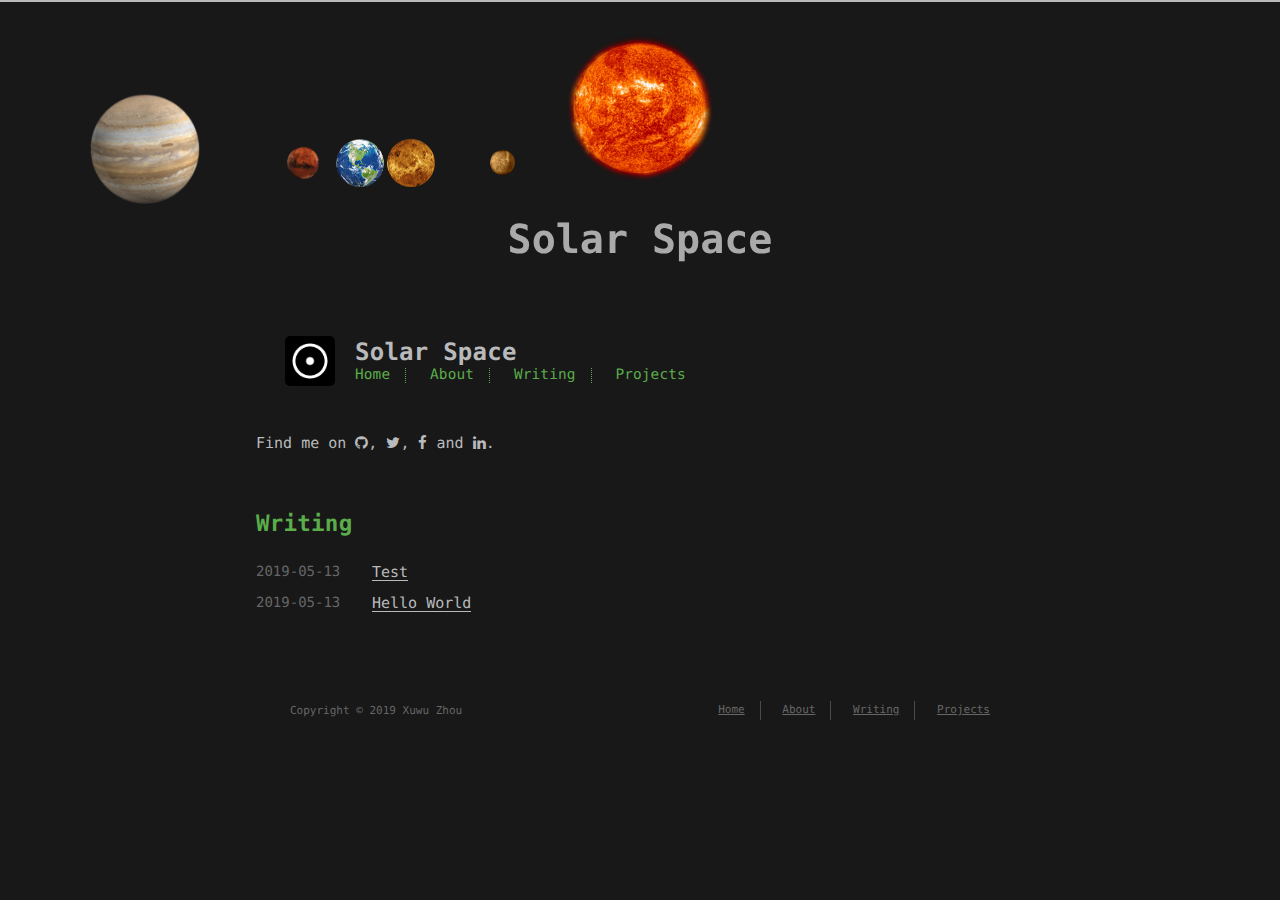
==== index.html @ 9403dffb "Site updated: 2019-05-14 18:53:51" ====
<!DOCTYPE html>
<html lang=zh>
<head><meta name="generator" content="Hexo 3.8.0">
    <!-- so meta -->
    <meta charset="utf-8">
    <meta http-equiv="X-UA-Compatible" content="IE=edge">
    <meta name="HandheldFriendly" content="True">
    <meta name="viewport" content="width=device-width, initial-scale=1, maximum-scale=1">
    <meta property="og:type" content="website">
<meta property="og:title" content="Solar Space">
<meta property="og:url" content="http://yoursite.com/index.html">
<meta property="og:site_name" content="Solar Space">
<meta property="og:locale" content="zh-CN">
<meta name="twitter:card" content="summary">
<meta name="twitter:title" content="Solar Space">
    
    
        
          
              <link rel="shortcut icon" href="/images/favicon.ico">
          
        
        
          
            <link rel="icon" type="image/png" href="/images/favicon-192x192.png" sizes="192x192">
          
        
        
          
            <link rel="apple-touch-icon" sizes="180x180" href="/images/apple-touch-icon.png">
          
        
    
    <!-- title -->
    <title>Solar Space</title>
    <!-- styles -->
    <link rel="stylesheet" href="/lib/font-awesome/css/font-awesome.min.css">
    <link rel="stylesheet" href="/lib/meslo-LG/styles.css">
    <link rel="stylesheet" href="/lib/justified-gallery/justifiedGallery.min.css">
    <link rel="stylesheet" href="/css/style.css">
    <!-- rss -->
    
    
    <!-- jquery -->
    <script src="/lib/jquery/jquery.min.js"></script>
</head>

<body>
    <div class="banner">
<div id="blogtitel" class="blogtitel">Solar Space</div>
<ul id="wrapper" class="wrapper">
  <div class="sun">
    <div class="star"></div>
  </div>
  <div class="mercury">
    <div class="planet">
      <div class="shadow"></div>
    </div>
  </div>
  <div class="venus">
    <div class="planet">
      <div class="shadow"></div>
    </div>
  </div>
  <div class="earth">
    <div class="planet"><div class="shadow"></div></div>
  </div>
  <div class="mars">
    <div class="planet"><div class="shadow"></div></div>
  </div>
  <div class="jupiter">
    <div class="planet"><div class="shadow"></div></div>
  </div>
</ul>
</div>

    <div class="background">
      
      <div class="content index width mx-auto px2 my4">
          
            <header id="header">
  <a href="/">
  
    
      <div id="logo" style="background-image: url(/images/logo.png);"></div>
    
  
    <div id="title">
      <h1>Solar Space</h1>
    </div>
  </a>
  <div id="nav">
    <ul>
      <li class="icon">
        <a href="#"><i class="fa fa-bars fa-2x"></i></a>
      </li>
       
        <li><a href="/home/">Home</a></li>
       
        <li><a href="/about/">About</a></li>
       
        <li><a href="/archives/">Writing</a></li>
       
        <li><a href="http://github.com/tzvetkov75">Projects</a></li>
      
    </ul>
  </div>
</header>

          
          <section id="about">
  
  <p style="display: inline">
    
      Find me on
      <ul id="sociallinks">
        
          <li><a class="icon" target="_blank" href="https://github.com/tzvetkov75/solar-theme-hexo" title="github"><i class="fa fa-github"></i></a></li>
        
          <li><a class="icon" target="_blank" href="/" title="twitter"><i class="fa fa-twitter"></i></a></li>
        
          <li><a class="icon" target="_blank" href="/" title="facebook"><i class="fa fa-facebook"></i></a></li>
        
          <li><a class="icon" target="_blank" href="/" title="linkedin"><i class="fa fa-linkedin"></i></a></li>
        
      </ul>.
    
  </p>
</section>

<section id="writing">
  <span class="h1"><a href="/archives">Writing</a></span>
  <ul class="post-list">
    
      <li class="post-item">
        
    <div class="meta">
        <time datetime="2019-05-13T15:11:41.000Z" itemprop="datePublished">2019-05-13</time>
    </div>


        <span>
    
        <a class href="/2019/05/14/Test/">Test</a>
    


</span>
      </li>
    
      <li class="post-item">
        
    <div class="meta">
        <time datetime="2019-05-13T13:28:17.309Z" itemprop="datePublished">2019-05-13</time>
    </div>


        <span>
    
        <a class href="/2019/05/13/hello-world/">Hello World</a>
    


</span>
      </li>
    
  </ul>
</section>



      </div>
      
      <footer id="footer">
  <div class="footer-left">
    Copyright &copy; 2019 Xuwu Zhou
  </div>
  <div class="footer-right">
    <nav>
      <ul>
         
          <li><a href="/home/">Home</a></li>
         
          <li><a href="/about/">About</a></li>
         
          <li><a href="/archives/">Writing</a></li>
         
          <li><a href="http://github.com/tzvetkov75">Projects</a></li>
        
      </ul>
    </nav>
  </div>
</footer>

      <script src="/lib/justified-gallery/jquery.justifiedGallery.min.js"></script>
<script src="/js/main.js"></script>
<!-- Google Analytics -->

<!-- Disqus Comments -->


    </div>
</body>
</html>
---- lib/meslo-LG/styles.css ----
@font-face {
  font-family: 'Meslo LG';
  font-style: normal;
  src: local('Meslo LG S'), url(fonts/MesloLGS-Regular.ttf) format('truetype');
}
---- lib/justified-gallery/justifiedGallery.min.css ----
/*!
 * Justified Gallery - v3.6.1
 * http://miromannino.github.io/Justified-Gallery/
 * Copyright (c) 2015 Miro Mannino
 * Licensed under the MIT license.
 */
@-webkit-keyframes justified-gallery-show-caption-animation{from{opacity:0}to{opacity:.7}}@-moz-keyframes justified-gallery-show-caption-animation{from{opacity:0}to{opacity:.7}}@-o-keyframes justified-gallery-show-caption-animation{from{opacity:0}to{opacity:.7}}@keyframes justified-gallery-show-caption-animation{from{opacity:0}to{opacity:.7}}@-webkit-keyframes justified-gallery-show-entry-animation{from{opacity:0}to{opacity:1}}@-moz-keyframes justified-gallery-show-entry-animation{from{opacity:0}to{opacity:1}}@-o-keyframes justified-gallery-show-entry-animation{from{opacity:0}to{opacity:1}}@keyframes justified-gallery-show-entry-animation{from{opacity:0}to{opacity:1}}.justified-gallery{width:100%;position:relative;overflow:hidden}.justified-gallery>a,.justified-gallery>div{position:absolute;display:inline-block;overflow:hidden;opacity:0;filter:alpha(opacity=0)}.justified-gallery>a>img,.justified-gallery>div>img,.justified-gallery>a>a>img,.justified-gallery>div>a>img{position:absolute;top:50%;left:50%;margin:0;padding:0;border:0}.justified-gallery>a>.caption,.justified-gallery>div>.caption{display:none;position:absolute;bottom:0;padding:5px;background-color:#000;left:0;right:0;margin:0;color:#fff;font-size:12px;font-weight:300;font-family:sans-serif}.justified-gallery>a>.caption.caption-visible,.justified-gallery>div>.caption.caption-visible{display:initial;opacity:.7;filter:"alpha(opacity=70)";-webkit-animation:justified-gallery-show-caption-animation 500ms 0 ease;-moz-animation:justified-gallery-show-caption-animation 500ms 0 ease;-ms-animation:justified-gallery-show-caption-animation 500ms 0 ease}.justified-gallery>.entry-visible{opacity:1;filter:alpha(opacity=100);-webkit-animation:justified-gallery-show-entry-animation 500ms 0 ease;-moz-animation:justified-gallery-show-entry-animation 500ms 0 ease;-ms-animation:justified-gallery-show-entry-animation 500ms 0 ease}.justified-gallery>.jg-filtered{display:none}.justified-gallery>.spinner{position:absolute;bottom:0;margin-left:-24px;padding:10px 0;left:50%;opacity:initial;filter:initial;overflow:initial}.justified-gallery>.spinner>span{display:inline-block;opacity:0;filter:alpha(opacity=0);width:8px;height:8px;margin:0 4px;background-color:#000;border-top-left-radius:6px;border-top-right-radius:6px;border-bottom-right-radius:6px;border-bottom-left-radius:6px}
---- css/style.css ----
.inline {
  display: inline;
}
.block {
  display: block;
}
.inline-block {
  display: inline-block;
}
.table {
  display: table;
}
.table-cell {
  display: table-cell;
}
.overflow-hidden {
  overflow: hidden;
}
.overflow-scroll {
  overflow: scroll;
}
.overflow-auto {
  overflow: auto;
}
.clearfix:before,
.clearfix:after {
  content: " ";
  display: table;
}
.clearfix:after {
  clear: both;
}
.left {
  float: left;
}
.right {
  float: right;
}
.fit {
  max-width: 100%;
}
.truncate {
  display: inline-block;
  white-space: nowrap;
  overflow: hidden;
  text-overflow: ellipsis;
}
.max-width-1 {
  max-width: 24rem;
}
.max-width-2 {
  max-width: 32rem;
}
.max-width-3 {
  max-width: 48rem;
}
.max-width-4 {
  max-width: 64rem;
}
.border-box {
  box-sizing: border-box;
}
.m0 {
  margin: 0;
}
.mt0 {
  margin-top: 0;
}
.mr0 {
  margin-right: 0;
}
.mb0 {
  margin-bottom: 0;
}
.ml0 {
  margin-left: 0;
}
.mx0 {
  margin-left: 0;
  margin-right: 0;
}
.my0 {
  margin-top: 0;
  margin-bottom: 0;
}
.m1 {
  margin: 0.5rem;
}
.mt1 {
  margin-top: 0.5rem;
}
.mr1 {
  margin-right: 0.5rem;
}
.mb1 {
  margin-bottom: 0.5rem;
}
.ml1 {
  margin-left: 0.5rem;
}
.mx1 {
  margin-left: 0.5rem;
  margin-right: 0.5rem;
}
.my1 {
  margin-top: 0.5rem;
  margin-bottom: 0.5rem;
}
.m2 {
  margin: 1rem;
}
.mt2 {
  margin-top: 1rem;
}
.mr2 {
  margin-right: 1rem;
}
.mb2 {
  margin-bottom: 1rem;
}
.ml2 {
  margin-left: 1rem;
}
.mx2 {
  margin-left: 1rem;
  margin-right: 1rem;
}
.my2 {
  margin-top: 1rem;
  margin-bottom: 1rem;
}
.m3 {
  margin: 2rem;
}
.mt3 {
  margin-top: 2rem;
}
.mr3 {
  margin-right: 2rem;
}
.mb3 {
  margin-bottom: 2rem;
}
.ml3 {
  margin-left: 2rem;
}
.mx3 {
  margin-left: 2rem;
  margin-right: 2rem;
}
.my3 {
  margin-top: 2rem;
  margin-bottom: 2rem;
}
.m4 {
  margin: 4rem;
}
.mt4 {
  margin-top: 4rem;
}
.mr4 {
  margin-right: 4rem;
}
.mb4 {
  margin-bottom: 4rem;
}
.ml4 {
  margin-left: 4rem;
}
.mx4 {
  margin-left: 4rem;
  margin-right: 4rem;
}
.my4 {
  margin-top: 4rem;
  margin-bottom: 4rem;
}
.mxn1 {
  margin-left: -0.5rem;
  margin-right: -0.5rem;
}
.mxn2 {
  margin-left: -1rem;
  margin-right: -1rem;
}
.mxn3 {
  margin-left: -2rem;
  margin-right: -2rem;
}
.mxn4 {
  margin-left: -4rem;
  margin-right: -4rem;
}
.ml-auto {
  margin-left: auto;
}
.mr-auto {
  margin-right: auto;
}
.mx-auto {
  margin-left: auto;
  margin-right: auto;
}
.p0 {
  padding: 0;
}
.pt0 {
  padding-top: 0;
}
.pr0 {
  padding-right: 0;
}
.pb0 {
  padding-bottom: 0;
}
.pl0 {
  padding-left: 0;
}
.px0 {
  padding-left: 0;
  padding-right: 0;
}
.py0 {
  padding-top: 0;
  padding-bottom: 0;
}
.p1 {
  padding: 0.5rem;
}
.pt1 {
  padding-top: 0.5rem;
}
.pr1 {
  padding-right: 0.5rem;
}
.pb1 {
  padding-bottom: 0.5rem;
}
.pl1 {
  padding-left: 0.5rem;
}
.py1 {
  padding-top: 0.5rem;
  padding-bottom: 0.5rem;
}
.px1 {
  padding-left: 0.5rem;
  padding-right: 0.5rem;
}
.p2 {
  padding: 1rem;
}
.pt2 {
  padding-top: 1rem;
}
.pr2 {
  padding-right: 1rem;
}
.pb2 {
  padding-bottom: 1rem;
}
.pl2 {
  padding-left: 1rem;
}
.py2 {
  padding-top: 1rem;
  padding-bottom: 1rem;
}
.px2 {
  padding-left: 1rem;
  padding-right: 1rem;
}
.p3 {
  padding: 2rem;
}
.pt3 {
  padding-top: 2rem;
}
.pr3 {
  padding-right: 2rem;
}
.pb3 {
  padding-bottom: 2rem;
}
.pl3 {
  padding-left: 2rem;
}
.py3 {
  padding-top: 2rem;
  padding-bottom: 2rem;
}
.px3 {
  padding-left: 2rem;
  padding-right: 2rem;
}
.p4 {
  padding: 4rem;
}
.pt4 {
  padding-top: 4rem;
}
.pr4 {
  padding-right: 4rem;
}
.pb4 {
  padding-bottom: 4rem;
}
.pl4 {
  padding-left: 4rem;
}
.py4 {
  padding-top: 4rem;
  padding-bottom: 4rem;
}
.px4 {
  padding-left: 4rem;
  padding-right: 4rem;
}
.content h1,
.content .h1 {
  letter-spacing: 0.01em;
  font-size: 1.5em;
  font-style: normal;
  font-weight: 700;
  color: #5bac4a;
  margin-top: 3rem;
  margin-bottom: 1rem;
  display: block;
  -moz-osx-font-smoothing: grayscale;
  -webkit-font-smoothing: antialiased;
}
.content h2,
.content .h2 {
  position: relative;
  font-size: 1rem;
  font-weight: bold;
  text-transform: none;
  letter-spacing: normal;
  margin-top: 2rem;
  margin-bottom: 0.5rem;
  color: #dedede;
  display: block;
}
.content h3 {
  font-size: 0.9rem;
  font-weight: bold;
  text-decoration: underline;
  color: #dedede;
}
.content h4,
.content h5,
.content h6 {
  font-size: 0.9rem;
  font-weight: normal;
  color: #ccc;
  border-bottom: 1px dashed #ccc;
  display: inline;
  text-decoration: none;
}
.content h3,
.content h4,
.content h5,
.content h6 {
  margin-top: 0.9rem;
  margin-bottom: 0.5rem;
}
.content hr {
  border: 1px dashed #ccc;
}
.content strong {
  font-weight: bold;
}
.content em,
.content cite {
  font-style: italic;
}
.content sup,
.content sub {
  font-size: 0.75em;
  line-height: 0;
  position: relative;
  vertical-align: baseline;
}
.content sup {
  top: -0.5em;
}
.content sub {
  bottom: -0.2em;
}
.content small {
  font-size: 0.85em;
}
.content acronym,
.content abbr {
  border-bottom: 1px dotted;
}
.content ul,
.content ol,
.content dl {
  line-height: 1.725;
}
.content ul ul,
.content ol ul,
.content ul ol,
.content ol ol {
  margin-top: 0;
  margin-bottom: 0;
}
.content ol {
  list-style: decimal;
}
.content dt {
  font-weight: bold;
}
.content table {
  width: 100%;
  font-size: 13px;
  border-collapse: collapse;
  text-align: left;
  background: #3b3b3b;
}
.content th {
  font-size: 14px;
  font-weight: bold;
  color: #dedede;
  border-bottom: 1px dashed #ccc;
  padding: 8px 8px;
}
.content td {
  border-bottom: none;
  padding: 9px 8px 0px 8px;
}
*,
*:before,
*:after {
  box-sizing: border-box;
}
html {
  height: 100%;
  border-top: 2px solid #b9babc;
}
body {
  color: #b9babc;
  background-color: #181818;
  font-size: 15px;
  font-family: "Menlo", monospace;
  font-weight: 400;
  line-height: 1.725;
  text-rendering: geometricPrecision;
  min-height: 100%;
  display: flex;
  flex-direction: column;
  -moz-osx-font-smoothing: grayscale;
  -webkit-font-smoothing: antialiased;
  margin: 0;
  padding: 0;
  height: auto;
  width: 100%;
}
.content {
  flex: 1;
}
.content p {
  -moz-hyphens: auto;
  -ms-hyphens: auto;
  -webkit-hyphens: auto;
  hyphens: auto;
}
.content pre,
.content code {
  -moz-hyphens: manual;
  -ms-hyphens: manual;
  -webkit-hyphens: manual;
  hyphens: manual;
}
.content a {
  text-decoration: none;
  color: #b9babc;
  background-repeat: repeat-x;
  background-position: bottom;
  background-size: 100% 6px;
  background-image: linear-gradient(transparent, transparent 5px, #b9babc 5px, #b9babc);
}
.content a:hover {
  background-image: linear-gradient(transparent, transparent 4px, #d41c46 4px, #d41c46);
}
.content a.icon {
  background: none;
}
.content a.icon:hover {
  color: #d41c46;
}
.content h1 a,
.content .h1 a,
.content h2 a,
.content h3 a,
.content h4 a,
.content h5 a,
.content h6 a {
  color: inherit;
  text-decoration: none;
  background: none;
}
.content h1 a:hover,
.content .h1 a:hover,
.content h2 a:hover,
.content h3 a:hover,
.content h4 a:hover,
.content h5 a:hover,
.content h6 a:hover {
  background-repeat: repeat-x;
  background-position: bottom;
  background-size: 100% 6px;
  background-image: linear-gradient(transparent, transparent 6px, #d41c46 6px, #d41c46);
}
@media (min-width: 540px) {
  .image-wrap {
    flex-direction: row;
    margin-bottom: 2rem;
  }
  .image-wrap .image-block {
    margin-right: 2rem;
    flex: 1 0 35%;
  }
  .image-wrap p {
    flex: 1 0 65%;
  }
}
.width {
  width: 100%;
  max-width: 50rem;
}
@media (max-width: 480px) {
  .px3 {
    padding-left: 1rem;
    padding-right: 1rem;
  }
  .my4 {
    margin-top: 2rem;
    margin-bottom: 2rem;
  }
}
@media (min-width: 480px) {
  p {
    text-align: justify;
  }
}
#header {
  max-width: 710px;
  width: 100%;
  margin: 0 auto 3rem auto;
}
#header h1,
#header .h1 {
  letter-spacing: 0.01em;
  font-size: 1.5rem;
  line-height: 2rem;
  font-style: normal;
  font-weight: 700;
  color: #b9babc;
  margin-top: 0;
  margin-bottom: 0;
  -moz-osx-font-smoothing: grayscale;
  -webkit-font-smoothing: antialiased;
}
#header a {
  color: inherit;
  text-decoration: none;
  background: none;
}
#header #logo {
  display: inline-block;
  float: left;
  margin-right: 20px;
  width: 50px;
  height: 50px;
  background-repeat: no-repeat;
  background-size: 50px 50px;
  border-radius: 5px;
  -webkit-filter: grayscale(100%);
  filter: grayscale(100%);
}
#header #nav {
  letter-spacing: 0.01em;
  font-size: 0.9rem;
  font-style: normal;
  font-weight: 200;
  color: #5bac4a;
}
#header #nav ul {
  list-style-type: none;
  margin: 0;
  padding: 0;
  line-height: 15px;
}
#header #nav ul a {
  margin-right: 15px;
  color: color-accent;
}
#header #nav ul a:hover {
  background-repeat: repeat-x;
  background-position: bottom;
  background-size: 100% 6px;
  background-image: linear-gradient(transparent, transparent 5px, #5bac4a 5px, #5bac4a);
}
#header #nav ul li {
  display: inline-block;
  vertical-align: middle;
  margin-right: 15px;
  border-right: 1px dotted #5bac4a;
}
#header #nav ul .icon {
  display: none;
}
#header #nav ul li:last-child {
  border-right: 0;
  margin-right: 0;
}
#header #nav ul li:last-child a {
  margin-right: 0;
}
#header:hover #logo {
  -webkit-filter: none;
  filter: none;
}
@media screen and (max-width: 480px) {
  #header #title {
    padding-top: 9px;
    padding-bottom: 9px;
  }
  #header #nav ul a:hover {
    background: none;
  }
  #header #nav ul li {
    display: none;
    border-right: 0;
  }
  #header #nav ul li.icon {
    display: inline-block;
    position: absolute;
    right: 1rem;
  }
  #header #nav ul.responsive li {
    display: block;
  }
  #header #nav li:not(:first-child) {
    padding-top: 1rem;
    padding-left: 70px;
    font-size: 1rem;
  }
}
#header-post {
  position: fixed;
  top: 30vh;
  right: 2rem;
  display: block;
  float: right;
  padding: 2%;
  text-align: right;
}
#header-post a {
  color: inherit;
  text-decoration: none;
  background: none;
}
#header-post a.icon {
  background: none;
}
#header-post a.icon:hover {
  color: #d41c46;
}
#header-post ol {
  list-style-type: none;
}
#header-post ul {
  list-style-type: none;
  margin: 0;
  padding: 0;
  display: inline-block;
}
#header-post ul li {
  margin-right: 15px;
  display: inline-block;
  vertical-align: middle;
}
#header-post ul li:last-child {
  margin-right: 0;
}
#header-post #menu-icon {
  float: right;
  margin-left: 15px;
}
#header-post #menu-icon:hover {
  color: #5bac4a;
}
#header-post #menu-icon-tablet {
  float: right;
  margin-left: 15px;
}
#header-post #menu-icon-tablet:hover {
  color: #5bac4a;
}
#header-post #top-icon-tablet {
  margin-left: 15px;
  bottom: 2rem;
  right: 2rem;
  position: fixed;
}
#header-post #top-icon-tablet:hover {
  color: #5bac4a;
}
#header-post .active {
  color: #5bac4a;
}
@media screen and (max-height: 650px) {
  #header-post #menu {
    visibility: hidden;
  }
}
#header-post #nav {
  letter-spacing: 0.01em;
  font-size: 0.8rem;
  font-style: normal;
  font-weight: 200;
  color: #5bac4a;
}
#header-post #nav ul {
  line-height: 15px;
}
#header-post #nav ul a {
  margin-right: 15px;
  color: color-accent;
}
#header-post #nav ul a:hover {
  background-repeat: repeat-x;
  background-position: bottom;
  background-size: 100% 6px;
  background-image: linear-gradient(transparent, transparent 5px, #5bac4a 5px, #5bac4a);
}
#header-post #nav ul li {
  border-right: 1px dotted #5bac4a;
}
#header-post #nav ul li:last-child {
  border-right: 0;
  margin-right: 0;
}
#header-post #nav ul li:last-child a {
  margin-right: 0;
}
#header-post #actions {
  float: right;
  margin-top: 2rem;
  width: 100%;
  text-align: right;
}
#header-post #actions ul {
  display: block;
}
#header-post #actions .info {
  display: block;
  font-style: italic;
}
#header-post #share {
  clear: both;
  text-align: right;
  padding-top: 1rem;
}
#header-post #share li {
  margin: 0;
  display: block;
}
#header-post #toc {
  clear: both;
  text-align: right;
  padding-top: 1rem;
  width: 17rem;
  float: right;
}
#header-post #toc a:hover {
  color: #d41c46;
}
#header-post #toc .toc-level-1 {
  color: #b9babc;
}
#header-post #toc .toc-level-2 {
  font-size: 0.9rem;
  color: #b9babc;
}
#header-post #toc .toc-level-2:before {
  content: "#";
  color: #5bac4a;
}
#header-post #toc .toc-level-3 {
  font-size: 0.8rem;
  color: #b3b3b3;
}
#header-post #toc .toc-level-4 {
  font-size: 0.5rem;
  color: #666;
}
#header-post #toc .toc-level-5 {
  display: none;
}
#header-post #toc .toc-level-6 {
  display: none;
}
#header-post #toc .toc-number {
  display: none;
}
@media screen and (max-width: 500px) {
  #header-post {
    display: none;
  }
}
@media screen and (max-width: 900px) {
  #header-post #menu-icon {
    display: none;
  }
  #header-post #actions {
    display: none;
  }
}
@media screen and (max-width: 1199px) {
  #header-post #toc {
    display: none;
  }
}
@media screen and (min-width: 900px) {
  #header-post #menu-icon-tablet {
    display: none !important;
  }
  #header-post #top-icon-tablet {
    display: none !important;
  }
}
@media screen and (min-width: 1199px) {
  #header-post #actions {
    width: auto;
  }
  #header-post #actions ul {
    display: inline-block;
    float: right;
  }
  #header-post #actions .info {
    float: left;
    margin-right: 2rem;
    font-style: italic;
    display: inline;
  }
}
#footer-post {
  bottom: 0;
  left: 0;
  right: 0;
  position: fixed;
  transition: opacity 0.2s;
  width: 100%;
  z-index: 5000000;
  background: #1d1d1d;
  border-top: 1px solid #666673;
}
#footer-post a {
  color: inherit;
  text-decoration: none;
  background: none;
}
#footer-post a.icon {
  background: none;
}
#footer-post a.icon:hover {
  color: #d41c46;
}
#footer-post #nav-footer {
  margin-left: 1rem;
  margin-right: 1rem;
  text-align: center;
}
#footer-post #nav-footer a {
  color: #5bac4a;
  font-size: 1rem;
}
#footer-post #nav-footer a:hover {
  background-repeat: repeat-x;
  background-position: bottom;
  background-size: 100% 6px;
  background-image: linear-gradient(transparent, transparent 5px, #5bac4a 5px, #5bac4a);
}
#footer-post #nav-footer ul {
  list-style-type: none;
  margin: 0;
  padding: 0;
  display: table;
  width: 100%;
}
#footer-post #nav-footer ul li {
  display: inline-table;
  width: 20%;
  padding: 10px;
  vertical-align: middle;
}
#footer-post #actions-footer {
  text-align: center;
  margin-top: 1rem;
  margin-bottom: 1rem;
  width: 100%;
}
#footer-post #actions-footer a {
  color: #5bac4a;
}
#footer-post #actions-footer ul {
  list-style-type: none;
  margin: 0;
  padding: 0;
  display: table;
  width: 100%;
}
#footer-post #actions-footer ul li {
  display: table-cell;
  vertical-align: middle;
}
#footer-post #share-footer {
  margin-left: 1rem;
  margin-right: 1rem;
  text-align: center;
}
#footer-post #share-footer ul {
  list-style-type: none;
  margin: 0;
  padding: 0;
  display: table;
  width: 100%;
}
#footer-post #share-footer ul li {
  display: inline-table;
  width: 20%;
  padding: 10px;
  vertical-align: middle;
}
#footer-post #toc-footer {
  clear: both;
  text-align: left;
  padding-top: 1rem;
}
#footer-post #toc-footer ol {
  list-style-type: none;
  padding-left: 20px;
}
#footer-post #toc-footer ol li {
  line-height: 30px;
}
#footer-post #toc-footer a:hover {
  color: #d41c46;
}
#footer-post #toc-footer .toc-level-1 {
  color: #b9babc;
}
#footer-post #toc-footer .toc-level-2 {
  font-size: 0.9rem;
  color: #b9babc;
}
#footer-post #toc-footer .toc-level-2:before {
  content: "#";
  color: #5bac4a;
}
#footer-post #toc-footer .toc-level-3 {
  font-size: 0.8rem;
  color: #b3b3b3;
  color: #666;
  line-height: 15px;
}
#footer-post #toc-footer .toc-level-4 {
  display: none;
}
#footer-post #toc-footer .toc-level-5 {
  display: none;
}
#footer-post #toc-footer .toc-level-6 {
  display: none;
}
#footer-post #toc-footer .toc-number {
  display: none;
}
@media screen and (min-width: 500px) {
  #footer-post-container {
    display: none;
  }
}
#sociallinks {
  display: inline-block;
  list-style: none;
  padding: 0;
  margin: 0;
}
#sociallinks li {
  display: inline-block;
}
#sociallinks li:after {
  content: ", ";
}
#sociallinks li:last-child:after {
  content: "";
}
#sociallinks li:nth-last-child(2):after {
  content: " and ";
}
.post-list {
  padding: 0;
}
.post-list .post-item {
  list-style-type: none;
  margin-left: 0;
  margin-bottom: 1rem;
}
.post-list .post-item .meta {
  display: block;
  font-size: 14px;
  color: #666;
  min-width: 100px;
  margin-right: 16px;
}
@media (min-width: 480px) {
  .post-list .post-item {
    display: flex;
    margin-bottom: 5px;
  }
  .post-list .post-item .meta {
    text-align: left;
  }
}
.project-list {
  padding: 0;
  list-style: none;
}
.project-list .project-item {
  margin-bottom: 5px;
}
article header .posttitle {
  margin-top: 0;
  margin-bottom: 0;
  text-transform: none;
  font-size: 1.5em;
  line-height: 1.35;
}
article header .meta {
  margin-top: 0;
  margin-bottom: 1rem;
}
article header .meta * {
  color: #ccc;
  font-size: 0.85rem;
}
article header .author {
  text-transform: uppercase;
  letter-spacing: 0.01em;
  font-weight: 700;
}
article header .postdate {
  display: inline;
}
article .content h2:before {
  content: "#";
  color: #5bac4a;
  position: absolute;
  left: -1rem;
  top: -4px;
  font-size: 1.2rem;
  font-weight: bold;
}
article .content img,
article .content video {
  max-width: 100%;
  height: auto;
  display: block;
  margin: auto;
}
article .content .video-container {
  position: relative;
  padding-top: 56.25%;
  height: 0;
  overflow: hidden;
}
article .content .video-container iframe,
article .content .video-container object,
article .content .video-container embed {
  position: absolute;
  top: 0;
  left: 0;
  width: 100%;
  height: 100%;
  margin-top: 0;
}
article .content blockquote {
  background: inherit;
  color: #ccffb6;
  border-left: 0px solid #ccc;
  margin: 1rem 10px;
  padding: 0.5em 10px;
  quotes: "\201C" "\201D" "\2018" "\2019";
}
article .content blockquote p {
  margin: 0;
}
article .content blockquote:before {
  color: #ccffb6;
  content: "\201C";
  font-size: 2em;
  line-height: 0.1em;
  margin-right: 0.25em;
  vertical-align: -0.4em;
}
article .content blockquote footer {
  color: #666;
  font-size: 11px;
  margin: line-height 0;
}
article .content blockquote footer a {
  color: #666;
  background-image: linear-gradient(transparent, transparent 5px, #666 5px, #666);
}
article .content blockquote footer a:hover {
  color: #999;
  background-image: linear-gradient(transparent, transparent 4px, #999 4px, #999);
}
article .content blockquote footer cite:before {
  content: "—";
  padding: 0 0.5em;
}
article .content .pullquote {
  text-align: left;
  width: 45%;
  margin: 0;
}
article .content .pullquote.left {
  margin-left: 0.5em;
  margin-right: 1em;
}
article .content .pullquote.right {
  margin-right: 0.5em;
  margin-left: 1em;
}
article .content .caption {
  color: color-grey;
  display: block;
  font-size: 0.9em;
  margin-top: 0.5em;
  position: relative;
  text-align: center;
}
.posttitle {
  text-transform: none;
  font-size: 1.5em;
  line-height: 1.25;
}
.article-tag .tag-link:before {
  content: "#";
}
@media (min-width: 480px) {
  .article-tag {
    display: inline;
  }
  .article-tag:before {
    content: "|";
  }
}
.blog-post-comments {
  margin-top: 4rem;
}
#footer {
  padding-top: 10px;
  padding-bottom: 10px;
  color: #666;
  font-size: 11px;
  max-width: 700px;
  width: 100%;
  margin: 0 auto 1rem auto;
  vertical-align: top;
  text-align: center;
}
#footer ul {
  margin: 0;
  padding: 0;
  list-style: none;
}
#footer li {
  display: inline-block;
  vertical-align: middle;
  margin-right: 15px;
  border-right: 1px solid #4a4a4a;
}
#footer li a {
  margin-right: 15px;
}
#footer li:last-child {
  border-right: 0;
  margin-right: 0;
}
#footer li:last-child a {
  margin-right: 0;
}
#footer a {
  color: #666;
}
#footer a:hover {
  color: #999;
}
#footer .footer-left {
  height: 20px;
  line-height: 20px;
  vertical-align: middle;
}
@media (min-width: 39rem) {
  #footer {
    padding-top: 20px;
    padding-bottom: 20px;
  }
  #footer .footer-left {
    float: left;
  }
  #footer .footer-right {
    float: right;
  }
}
.wrapper {
  position: fixed;
  perspective: 5000px;
  perspective-origin: 60% 50%;
  margin-top: 2vh;
  width: inherit;
  opacity: 0;
  padding: 0;
}
.wrapper > div {
  position: relative;
  margin: 0 auto;
  transform-style: preserve-3d;
  height: 0px;
}
.sun {
  width: 250px;
  position: absolute;
  top: 0px;
  z-index: 1;
  height: 125px !important;
}
.sun .star {
  width: 150px;
  height: 150px;
  background: url("../images/sun.png") no-repeat;
  background-size: cover;
  border-radius: 250px;
  margin: 0 auto;
  animation: spinsun 40s infinite linear;
}
.planet {
  background-size: cover;
  background-repeat: no-repeat;
  background-color: transparent;
  animation-iteration-count: infinite;
  overflow: hidden;
}
.shadow {
  position: absolute;
  left: 0px;
  right: 0px;
  top: 0px;
  bottom: 0px;
  background: transparent url("../images/shadow.png") 0% 0% no-repeat;
  background-size: cover;
  border-radius: 100%;
}
.mercury {
  position: absolute;
  width: 300px;
  z-index: 2;
  animation: orbitmercury 12s infinite linear;
  top: -7.5px; /*half of planets height to keep orbits in line*/
}
.mercury .planet {
  width: 25px;
  height: 25px;
  background-image: url("../images/mercury.png");
  animation: anti-spin 12s infinite linear;
}
.mercury .shadow {
  animation: shadow 12s infinite linear;
}
.venus {
  position: absolute;
  width: 506px;
  z-index: 3;
  animation: orbitvenus 15s infinite linear;
  top: -19px;
}
.venus .planet {
  width: 48px;
  height: 48px;
  background-image: url("../images/venus.png");
  animation: anti-spin 15s infinite linear;
}
.venus .shadow {
  animation: shadow 15s infinite linear;
}
.earth {
  position: absolute;
  width: 610px;
  z-index: 4;
  animation: orbitearth 20s infinite linear;
  top: -20px;
}
.earth .planet {
  width: 50px;
  height: 50px;
  background-image: url("../images/earth.png");
  animation: anti-spin 20s infinite linear;
}
.earth .shadow {
  animation: shadow 20s infinite linear;
}
.mars {
  position: absolute;
  width: 706px;
  z-index: 5;
  animation: orbitmars 30s infinite linear;
  top: -11px;
}
.mars .planet {
  width: 32px;
  height: 32px;
  background-image: url("../images/mars.png");
  animation: anti-spin 30s infinite linear;
}
.mars .shadow {
  animation: shadow 30s infinite linear;
}
.jupiter {
  position: absolute;
  width: 1100px;
  z-index: 6;
  animation: orbitjupiter 50s infinite linear;
  top: -64px;
}
.jupiter .planet {
  width: 110px;
  height: 110px;
  background-image: url("../images/jupiter.png");
  animation: anti-spin 50s infinite linear;
}
.jupiter .shadow {
  animation: shadow 50s infinite linear;
}
.banner {
  height: 30vh;
  width: 100%;
  margin: 0;
  padding-top: 1%;
  color: #dedede;
  text-align: center;
  background: #181818;
}
.blogtitel {
  position: absolute;
  top: 20vh;
  width: 100%;
  margin: 0;
  padding: 2%;
  color: #dedede;
  text-align: center;
  font-size: 40px;
  font-family: "Menlo", monospace;
  font-weight: 700;
}
@-moz-keyframes spinsun {
  0% {
    transform: rotate(0);
  }
  100% {
    transform: rotate(-360deg);
  }
}
@-webkit-keyframes spinsun {
  0% {
    transform: rotate(0);
  }
  100% {
    transform: rotate(-360deg);
  }
}
@-o-keyframes spinsun {
  0% {
    transform: rotate(0);
  }
  100% {
    transform: rotate(-360deg);
  }
}
@keyframes spinsun {
  0% {
    transform: rotate(0);
  }
  100% {
    transform: rotate(-360deg);
  }
}
@-moz-keyframes shadow {
  0% {
    background-position: 130% 0%;
  }
  33% {
    background-position: 50% 0%;
  }
  55% {
    background-position: 0% 0%;
  }
  80% {
    background-position: -50% 0%;
  }
  100% {
    background-position: -50% 0%;
  }
}
@-webkit-keyframes shadow {
  0% {
    background-position: 130% 0%;
  }
  33% {
    background-position: 50% 0%;
  }
  55% {
    background-position: 0% 0%;
  }
  80% {
    background-position: -50% 0%;
  }
  100% {
    background-position: -50% 0%;
  }
}
@-o-keyframes shadow {
  0% {
    background-position: 130% 0%;
  }
  33% {
    background-position: 50% 0%;
  }
  55% {
    background-position: 0% 0%;
  }
  80% {
    background-position: -50% 0%;
  }
  100% {
    background-position: -50% 0%;
  }
}
@keyframes shadow {
  0% {
    background-position: 130% 0%;
  }
  33% {
    background-position: 50% 0%;
  }
  55% {
    background-position: 0% 0%;
  }
  80% {
    background-position: -50% 0%;
  }
  100% {
    background-position: -50% 0%;
  }
}
@-moz-keyframes orbitmercury {
  0% {
    z-index: 2;
    transform: rotateY(0);
  }
  49% {
    z-index: 2;
  }
  50% {
    z-index: -2;
  }
  99% {
    z-index: -2;
  }
  100% {
    z-index: 2;
    transform: rotateY(360deg);
  }
}
@-webkit-keyframes orbitmercury {
  0% {
    z-index: 2;
    transform: rotateY(0);
  }
  49% {
    z-index: 2;
  }
  50% {
    z-index: -2;
  }
  99% {
    z-index: -2;
  }
  100% {
    z-index: 2;
    transform: rotateY(360deg);
  }
}
@-o-keyframes orbitmercury {
  0% {
    z-index: 2;
    transform: rotateY(0);
  }
  49% {
    z-index: 2;
  }
  50% {
    z-index: -2;
  }
  99% {
    z-index: -2;
  }
  100% {
    z-index: 2;
    transform: rotateY(360deg);
  }
}
@keyframes orbitmercury {
  0% {
    z-index: 2;
    transform: rotateY(0);
  }
  49% {
    z-index: 2;
  }
  50% {
    z-index: -2;
  }
  99% {
    z-index: -2;
  }
  100% {
    z-index: 2;
    transform: rotateY(360deg);
  }
}
@-moz-keyframes orbitvenus {
  0% {
    z-index: 3;
    transform: rotateY(0);
  }
  49% {
    z-index: 3;
  }
  50% {
    z-index: -3;
  }
  99% {
    z-index: -3;
  }
  100% {
    z-index: 3;
    transform: rotateY(360deg);
  }
}
@-webkit-keyframes orbitvenus {
  0% {
    z-index: 3;
    transform: rotateY(0);
  }
  49% {
    z-index: 3;
  }
  50% {
    z-index: -3;
  }
  99% {
    z-index: -3;
  }
  100% {
    z-index: 3;
    transform: rotateY(360deg);
  }
}
@-o-keyframes orbitvenus {
  0% {
    z-index: 3;
    transform: rotateY(0);
  }
  49% {
    z-index: 3;
  }
  50% {
    z-index: -3;
  }
  99% {
    z-index: -3;
  }
  100% {
    z-index: 3;
    transform: rotateY(360deg);
  }
}
@keyframes orbitvenus {
  0% {
    z-index: 3;
    transform: rotateY(0);
  }
  49% {
    z-index: 3;
  }
  50% {
    z-index: -3;
  }
  99% {
    z-index: -3;
  }
  100% {
    z-index: 3;
    transform: rotateY(360deg);
  }
}
@-moz-keyframes orbitearth {
  0% {
    z-index: 4;
    transform: rotateY(0);
  }
  49% {
    z-index: 4;
  }
  50% {
    z-index: -4;
  }
  99% {
    z-index: -4;
  }
  100% {
    z-index: 4;
    transform: rotateY(360deg);
  }
}
@-webkit-keyframes orbitearth {
  0% {
    z-index: 4;
    transform: rotateY(0);
  }
  49% {
    z-index: 4;
  }
  50% {
    z-index: -4;
  }
  99% {
    z-index: -4;
  }
  100% {
    z-index: 4;
    transform: rotateY(360deg);
  }
}
@-o-keyframes orbitearth {
  0% {
    z-index: 4;
    transform: rotateY(0);
  }
  49% {
    z-index: 4;
  }
  50% {
    z-index: -4;
  }
  99% {
    z-index: -4;
  }
  100% {
    z-index: 4;
    transform: rotateY(360deg);
  }
}
@keyframes orbitearth {
  0% {
    z-index: 4;
    transform: rotateY(0);
  }
  49% {
    z-index: 4;
  }
  50% {
    z-index: -4;
  }
  99% {
    z-index: -4;
  }
  100% {
    z-index: 4;
    transform: rotateY(360deg);
  }
}
@-moz-keyframes orbitmars {
  0% {
    z-index: 5;
    transform: rotateY(0);
  }
  49% {
    z-index: 5;
  }
  50% {
    z-index: -5;
  }
  99% {
    z-index: -5;
  }
  100% {
    z-index: 5;
    transform: rotateY(360deg);
  }
}
@-webkit-keyframes orbitmars {
  0% {
    z-index: 5;
    transform: rotateY(0);
  }
  49% {
    z-index: 5;
  }
  50% {
    z-index: -5;
  }
  99% {
    z-index: -5;
  }
  100% {
    z-index: 5;
    transform: rotateY(360deg);
  }
}
@-o-keyframes orbitmars {
  0% {
    z-index: 5;
    transform: rotateY(0);
  }
  49% {
    z-index: 5;
  }
  50% {
    z-index: -5;
  }
  99% {
    z-index: -5;
  }
  100% {
    z-index: 5;
    transform: rotateY(360deg);
  }
}
@keyframes orbitmars {
  0% {
    z-index: 5;
    transform: rotateY(0);
  }
  49% {
    z-index: 5;
  }
  50% {
    z-index: -5;
  }
  99% {
    z-index: -5;
  }
  100% {
    z-index: 5;
    transform: rotateY(360deg);
  }
}
@-moz-keyframes orbitjupiter {
  0% {
    z-index: 6;
    transform: rotateY(270);
  }
  49% {
    z-index: 6;
  }
  50% {
    z-index: -6;
  }
  99% {
    z-index: -6;
  }
  100% {
    z-index: 6;
    transform: rotateY(360deg);
  }
}
@-webkit-keyframes orbitjupiter {
  0% {
    z-index: 6;
    transform: rotateY(270);
  }
  49% {
    z-index: 6;
  }
  50% {
    z-index: -6;
  }
  99% {
    z-index: -6;
  }
  100% {
    z-index: 6;
    transform: rotateY(360deg);
  }
}
@-o-keyframes orbitjupiter {
  0% {
    z-index: 6;
    transform: rotateY(270);
  }
  49% {
    z-index: 6;
  }
  50% {
    z-index: -6;
  }
  99% {
    z-index: -6;
  }
  100% {
    z-index: 6;
    transform: rotateY(360deg);
  }
}
@keyframes orbitjupiter {
  0% {
    z-index: 6;
    transform: rotateY(270);
  }
  49% {
    z-index: 6;
  }
  50% {
    z-index: -6;
  }
  99% {
    z-index: -6;
  }
  100% {
    z-index: 6;
    transform: rotateY(360deg);
  }
}
@-moz-keyframes orbitsaturn {
  0% {
    z-index: 7;
    transform: rotateY(270);
  }
  49% {
    z-index: 7;
  }
  50% {
    z-index: -7;
  }
  99% {
    z-index: -7;
  }
  100% {
    z-index: 7;
    transform: rotateY(360deg);
  }
}
@-webkit-keyframes orbitsaturn {
  0% {
    z-index: 7;
    transform: rotateY(270);
  }
  49% {
    z-index: 7;
  }
  50% {
    z-index: -7;
  }
  99% {
    z-index: -7;
  }
  100% {
    z-index: 7;
    transform: rotateY(360deg);
  }
}
@-o-keyframes orbitsaturn {
  0% {
    z-index: 7;
    transform: rotateY(270);
  }
  49% {
    z-index: 7;
  }
  50% {
    z-index: -7;
  }
  99% {
    z-index: -7;
  }
  100% {
    z-index: 7;
    transform: rotateY(360deg);
  }
}
@keyframes orbitsaturn {
  0% {
    z-index: 7;
    transform: rotateY(270);
  }
  49% {
    z-index: 7;
  }
  50% {
    z-index: -7;
  }
  99% {
    z-index: -7;
  }
  100% {
    z-index: 7;
    transform: rotateY(360deg);
  }
}
@-moz-keyframes anti-spin {
  from {
    transform: rotateY(0);
  }
  to {
    transform: rotateY(-360deg);
  }
}
@-webkit-keyframes anti-spin {
  from {
    transform: rotateY(0);
  }
  to {
    transform: rotateY(-360deg);
  }
}
@-o-keyframes anti-spin {
  from {
    transform: rotateY(0);
  }
  to {
    transform: rotateY(-360deg);
  }
}
@keyframes anti-spin {
  from {
    transform: rotateY(0);
  }
  to {
    transform: rotateY(-360deg);
  }
}
@-moz-keyframes anti-spin-rings {
  from {
    transform: rotateY(0) rotateX(73deg);
  }
  to {
    transform: rotateY(-360deg) rotateX(73deg);
  }
}
@-webkit-keyframes anti-spin-rings {
  from {
    transform: rotateY(0) rotateX(73deg);
  }
  to {
    transform: rotateY(-360deg) rotateX(73deg);
  }
}
@-o-keyframes anti-spin-rings {
  from {
    transform: rotateY(0) rotateX(73deg);
  }
  to {
    transform: rotateY(-360deg) rotateX(73deg);
  }
}
@keyframes anti-spin-rings {
  from {
    transform: rotateY(0) rotateX(73deg);
  }
  to {
    transform: rotateY(-360deg) rotateX(73deg);
  }
}
@-moz-keyframes fadeIn {
  0% {
    opacity: 0;
  }
  75% {
    opacity: 0.8;
  }
  100% {
    opacity: 1;
  }
}
@-webkit-keyframes fadeIn {
  0% {
    opacity: 0;
  }
  75% {
    opacity: 0.8;
  }
  100% {
    opacity: 1;
  }
}
@-o-keyframes fadeIn {
  0% {
    opacity: 0;
  }
  75% {
    opacity: 0.8;
  }
  100% {
    opacity: 1;
  }
}
@keyframes fadeIn {
  0% {
    opacity: 0;
  }
  75% {
    opacity: 0.8;
  }
  100% {
    opacity: 1;
  }
}
.highlight {
  color: #222;
  background: #272822;
}
.highlight .code .tag,
.highlight .code .keyword,
.highlight .code .selector-tag,
.highlight .code .literal,
.highlight .code .strong,
.highlight .code .name {
  color: #323232;
}
.highlight .code .code {
  color: #66d9ef;
}
.highlight .code .class .title {
  color: #522;
}
.highlight .code .attribute,
.highlight .code .symbol,
.highlight .code .regexp,
.highlight .code .link {
  color: #5f191b;
}
.highlight .code .string,
.highlight .code .bullet,
.highlight .code .subst,
.highlight .code .title,
.highlight .code .section,
.highlight .code .emphasis,
.highlight .code .type,
.highlight .code .built_in,
.highlight .code .builtin-name,
.highlight .code .selector-attr,
.highlight .code .selector-pseudo,
.highlight .code .addition,
.highlight .code .variable,
.highlight .code .template-tag,
.highlight .code .template-variable {
  color: #0016e2;
}
.highlight .code .comment,
.highlight .code .quote,
.highlight .code .deletion,
.highlight .code .meta {
  color: #75715e;
}
.highlight .code .keyword,
.highlight .code .selector-tag,
.highlight .code .literal,
.highlight .code .doctag,
.highlight .code .title,
.highlight .code .section,
.highlight .code .type,
.highlight .code .selector-id {
  font-weight: bold;
}
pre {
  font-family: "Menlo", monospace;
  font-size: 13px;
  padding: 10px 15px;
  padding-bottom: 0;
  line-height: 22px;
  -webkit-border-radius: 4px;
  border-radius: 4px;
  border: 1px dotted #666;
  overflow-x: auto;
}
code {
  -webkit-border-radius: 2px;
  border-radius: 2px;
  border: 1px dotted #666;
  padding: 0 5px;
}
pre code {
  border: none;
  display: block;
  padding: 0;
}
.highlight {
  font-family: "Menlo", monospace;
  background: #3b3b3b;
  -webkit-border-radius: 4px;
  border-radius: 7px;
  padding: 10px 15px;
  overflow-x: auto;
  margin: 1rem 0 1rem 0;
}
.highlight figcaption {
  zoom: 1;
  margin: -5px 0 5px;
  font-size: 0.9em;
  color: #999;
}
.highlight figcaption a {
  float: right;
}
.highlight figcaption:before,
.highlight figcaption content: "" {
  display: table;
}
.highlight figcaption:after {
  clear: both;
}
.highlight pre {
  padding: 0;
  border: none;
  background: none;
}
.highlight table {
  width: auto;
}
.highlight td.gutter {
  text-align: right;
  padding-right: 20px;
  display: none;
}
.background {
  width: 100%;
  z-index: 20;
}
.small {
  max-width: 130px;
  margin: 20px auto;
  border-width: 2px;
  border-color: #fff;
  font-weight: 100;
}
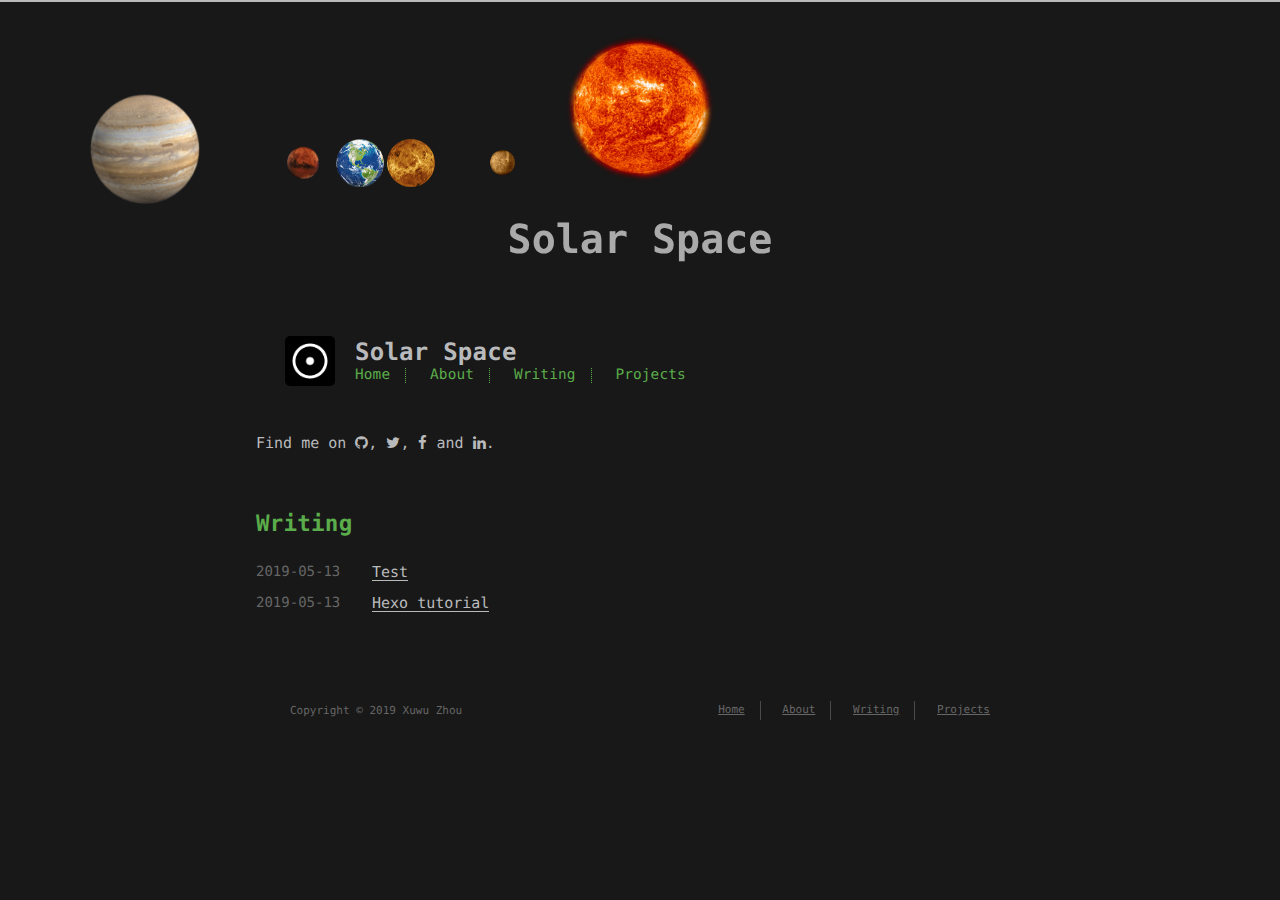
==== commit a6fd9af7: "Site updated: 2019-05-14 20:08:32" ====
--- a/index.html
+++ b/index.html
@@ -95,13 +95,13 @@
         <a href="#"><i class="fa fa-bars fa-2x"></i></a>
       </li>
        
-        <li><a href="/home/">Home</a></li>
-       
-        <li><a href="/about/">About</a></li>
+        <li><a href="https://zhou-xuwu.github.io">Home</a></li>
+       
+        <li><a href="/">About</a></li>
        
         <li><a href="/archives/">Writing</a></li>
        
-        <li><a href="http://github.com/tzvetkov75">Projects</a></li>
+        <li><a href="http://github.com/ZHOU-XUWU">Projects</a></li>
       
     </ul>
   </div>
@@ -115,7 +115,7 @@
       Find me on
       <ul id="sociallinks">
         
-          <li><a class="icon" target="_blank" href="https://github.com/tzvetkov75/solar-theme-hexo" title="github"><i class="fa fa-github"></i></a></li>
+          <li><a class="icon" target="_blank" href="/" title="github"><i class="fa fa-github"></i></a></li>
         
           <li><a class="icon" target="_blank" href="/" title="twitter"><i class="fa fa-twitter"></i></a></li>
         
@@ -157,7 +157,7 @@
 
         <span>
     
-        <a class href="/2019/05/13/hello-world/">Hello World</a>
+        <a class href="/2019/05/13/hello-world/">Hexo tutorial</a>
     
 
 
@@ -179,13 +179,13 @@
     <nav>
       <ul>
          
-          <li><a href="/home/">Home</a></li>
-         
-          <li><a href="/about/">About</a></li>
+          <li><a href="https://zhou-xuwu.github.io">Home</a></li>
+         
+          <li><a href="/">About</a></li>
          
           <li><a href="/archives/">Writing</a></li>
          
-          <li><a href="http://github.com/tzvetkov75">Projects</a></li>
+          <li><a href="http://github.com/ZHOU-XUWU">Projects</a></li>
         
       </ul>
     </nav>
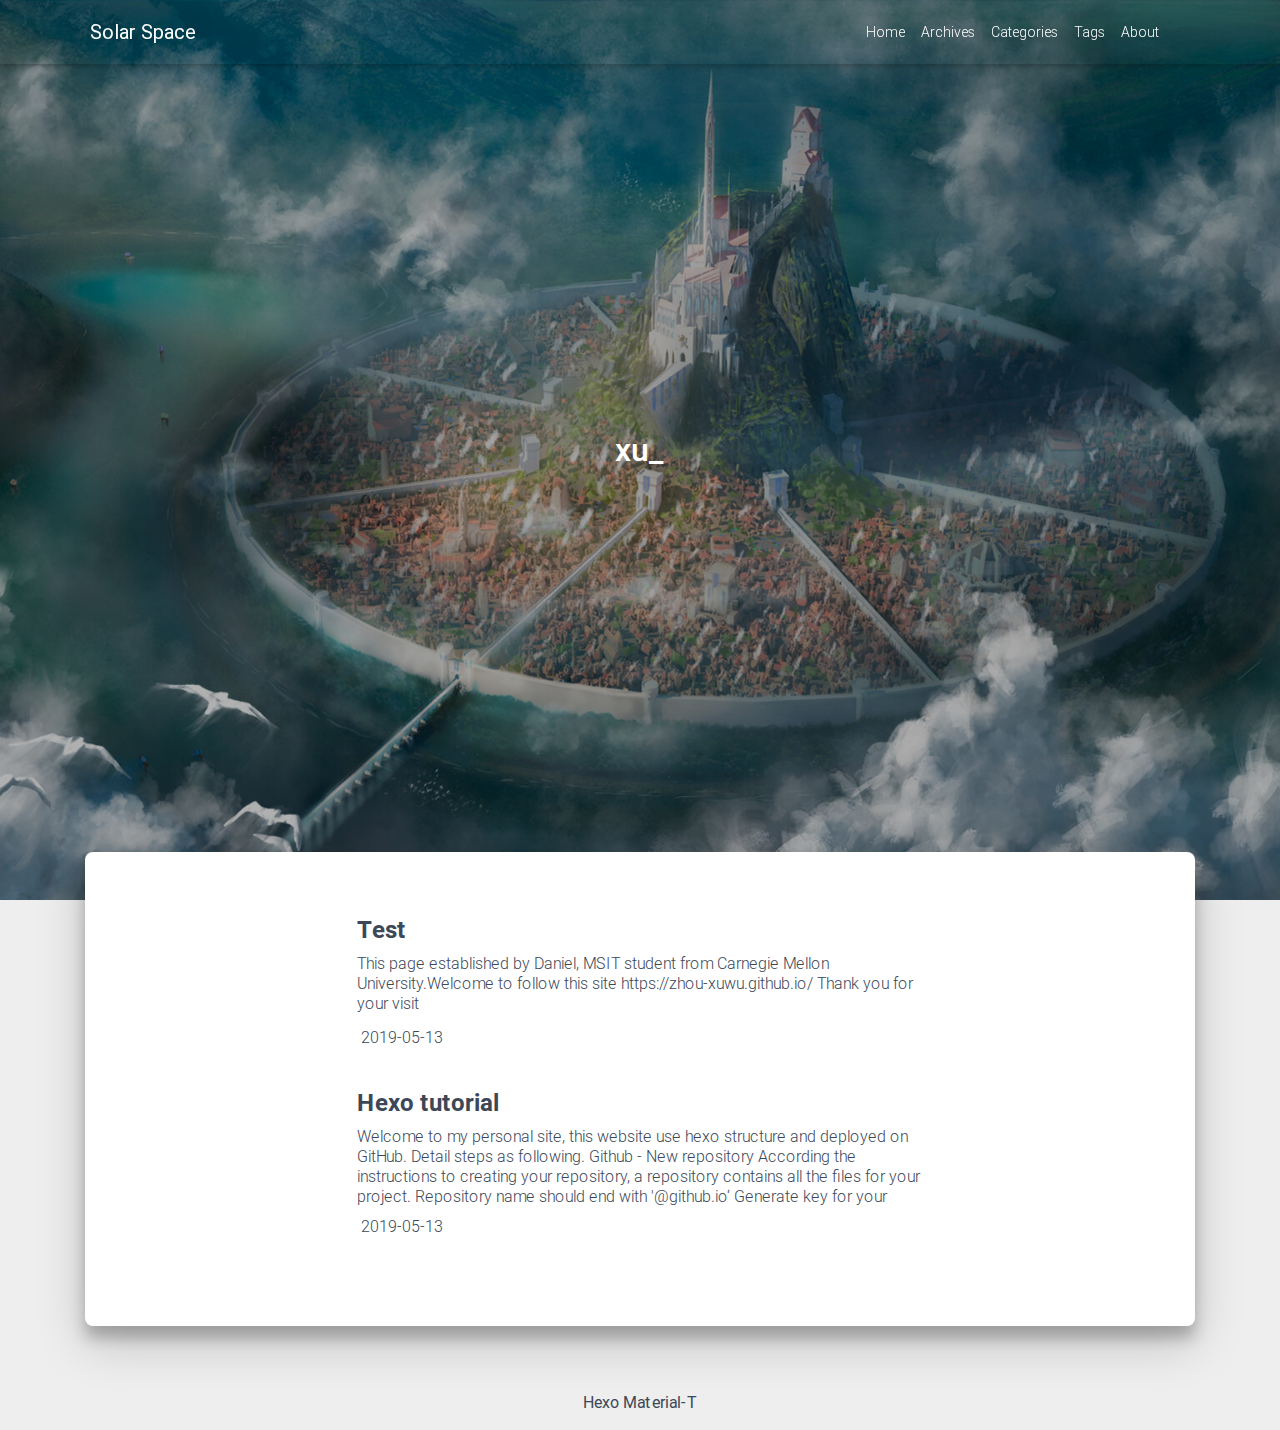
==== commit 15e22bde: "Site updated: 2019-08-29 12:26:09" ====
--- a/index.html
+++ b/index.html
@@ -1,204 +1,262 @@
 <!DOCTYPE html>
-<html lang=zh>
+<html lang="zh-CN">
+
+
+
+
+
 <head><meta name="generator" content="Hexo 3.8.0">
-    <!-- so meta -->
-    <meta charset="utf-8">
-    <meta http-equiv="X-UA-Compatible" content="IE=edge">
-    <meta name="HandheldFriendly" content="True">
-    <meta name="viewport" content="width=device-width, initial-scale=1, maximum-scale=1">
-    <meta property="og:type" content="website">
-<meta property="og:title" content="Solar Space">
-<meta property="og:url" content="http://yoursite.com/index.html">
-<meta property="og:site_name" content="Solar Space">
-<meta property="og:locale" content="zh-CN">
-<meta name="twitter:card" content="summary">
-<meta name="twitter:title" content="Solar Space">
-    
-    
-        
-          
-              <link rel="shortcut icon" href="/images/favicon.ico">
-          
-        
-        
-          
-            <link rel="icon" type="image/png" href="/images/favicon-192x192.png" sizes="192x192">
-          
-        
-        
-          
-            <link rel="apple-touch-icon" sizes="180x180" href="/images/apple-touch-icon.png">
-          
-        
-    
-    <!-- title -->
+    <meta charset="UTF-8">
+    <link rel="apple-touch-icon" sizes="76x76" href="/img/apple-touch-icon.png">
+    <link rel="icon" type="image/png" href="/img/favicon.png">
+    <meta name="viewport" content="width=device-width, initial-scale=1.0, maximum-scale=1.0, user-scalable=no, shrink-to-fit=no">
+    <meta http-equiv="x-ua-compatible" content="ie=edge">
+    <meta name="description" content>
+    <meta name="author" content="Xuwu Zhou">
+    <meta name="keywords" content>
     <title>Solar Space</title>
-    <!-- styles -->
-    <link rel="stylesheet" href="/lib/font-awesome/css/font-awesome.min.css">
-    <link rel="stylesheet" href="/lib/meslo-LG/styles.css">
-    <link rel="stylesheet" href="/lib/justified-gallery/justifiedGallery.min.css">
-    <link rel="stylesheet" href="/css/style.css">
-    <!-- rss -->
-    
-    
-    <!-- jquery -->
-    <script src="/lib/jquery/jquery.min.js"></script>
+    <link rel="stylesheet" href="/lib/font-awesome/css/all.min.css?v=5.7.2">
+    <link rel="stylesheet" href="/lib/mdbootstrap/css/bootstrap.min.css?v=4.3.1">
+    <link rel="stylesheet" href="/lib/mdbootstrap/css/mdb.min.css?v=4.8.7">
+    <link rel="stylesheet" href="/lib/github-markdown/github-markdown.min.css">
+    <link rel="stylesheet" href="/lib/nprogress/nprogress.css?v=0.2.0">
+    <link rel="stylesheet" href="//at.alicdn.com/t/font_1067060_qzomjdt8bmp.css">
+    
+        <link rel="stylesheet" href="/lib/prettify/tomorrow-night-eighties.min.css">
+    
+    <link rel="stylesheet" href="/css/main.css">
+
+    
 </head>
 
+
 <body>
-    <div class="banner">
-<div id="blogtitel" class="blogtitel">Solar Space</div>
-<ul id="wrapper" class="wrapper">
-  <div class="sun">
-    <div class="star"></div>
+<header style="height: 100vh;">
+    <nav id="navbar" class="navbar fixed-top  navbar-expand-lg navbar-dark scrolling-navbar">
+<div class="container">
+    <a class="navbar-brand" href="/">&nbsp;<strong>Solar Space</strong>&nbsp;</a>
+
+    <button id="navbar-toggler-btn" class="navbar-toggler" type="button" data-toggle="collapse" data-target="#navbarSupportedContent" aria-controls="navbarSupportedContent" aria-expanded="false" aria-label="Toggle navigation">
+        <div class="animated-icon"><span></span><span></span><span></span></div>
+    </button>
+
+    <!-- Collapsible content -->
+    <div class="collapse navbar-collapse" id="navbarSupportedContent">
+        <ul class="navbar-nav ml-auto text-center">
+            
+            <li class="nav-item">
+                <a class="nav-link" href="/">Home</a>
+            </li>
+            
+            <li class="nav-item">
+                <a class="nav-link" href="/archives/">Archives</a>
+            </li>
+            
+            <li class="nav-item">
+                <a class="nav-link" href="/categories/">Categories</a>
+            </li>
+            
+            <li class="nav-item">
+                <a class="nav-link" href="/tags/">Tags</a>
+            </li>
+            
+            <li class="nav-item">
+                <a class="nav-link" href="/about/">About</a>
+            </li>
+            
+            
+                <li class="nav-item" id="search-btn">
+                    <a class="nav-link" data-toggle="modal" data-target="#modalSearch">&nbsp;&nbsp;<i class="iconfont icon-search"></i>&nbsp;&nbsp;</a>
+                </li>
+            
+        </ul>
+    </div>
+</div>
+
+
+</nav>
+    <div class="view intro-2"
+         style="background: url('/img/index.jpg')no-repeat center center;background-size: cover;">
+        <div class="full-bg-img">
+            <div class="mask rgba-black-light flex-center">
+                <div class="container text-center white-text wow fadeInUp">
+                    <span class="h2" id="subtitle">
+                        
+                    </span>
+                    
+                </div>
+            </div>
+        </div>
+    </div>
+</header>
+
+<main>
+    
+        <div class="container nopadding-md">
+            <div class="py-5 z-depth-3 board">
+                
+                <div class="container">
+                    <div class="row">
+                        <div class="col-12 col-md-10 m-auto">
+                            
+
+
+    <div class="row mb-4 mx-auto">
+        
+        
+        <div class="col-12 col-md-8 m-auto">
+            <a href="/2019/05/14/Test/">
+                <p class="h4 index-header">Test</p>
+                <div class="index-excerpt">
+                    
+                        <div class="index-text mb-1">This page established  by Daniel, MSIT student from Carnegie Mellon University.Welcome to follow this site  https://zhou-xuwu.github.io/
+Thank you for your visit
+</div>
+                    
+                </div>
+            </a>
+
+            
+                <div>
+                    <i class="iconfont icon-riqi2"></i>&nbsp;2019-05-13
+                    &nbsp;&nbsp;
+                    
+                    
+                </div>
+            
+        </div>
+    </div>
+
+    <div class="row mb-4 mx-auto">
+        
+        
+        <div class="col-12 col-md-8 m-auto">
+            <a href="/2019/05/13/hello-world/">
+                <p class="h4 index-header">Hexo tutorial</p>
+                <div class="index-excerpt">
+                    
+                        <div class="index-text mb-1">Welcome to my personal site, this website use hexo structure and deployed on GitHub. Detail steps as following.
+Github - New repository
+According the instructions to creating your repository, a repository contains all the files for your project. Repository name should end with &#39;@github.io‘
+
+Generate key for your repositoryOpen local computer terminal and type in 
+$ ssh-keygen -t rsa -C &quot;your github account email address&quot;
+
+ After the key generated, you will get two file — “id_rsa” a</div>
+                    
+                </div>
+            </a>
+
+            
+                <div>
+                    <i class="iconfont icon-riqi2"></i>&nbsp;2019-05-13
+                    &nbsp;&nbsp;
+                    
+                    
+                </div>
+            
+        </div>
+    </div>
+
+
+
+                        </div>
+                    </div>
+                </div>
+            </div>
+        </div>
+    
+</main>
+
+
+    <div class="modal fade" id="modalSearch" tabindex="-1" role="dialog" aria-labelledby="ModalLabel" aria-hidden="true">
+  <div class="modal-dialog modal-dialog-scrollable modal-lg" role="document">
+    <div class="modal-content">
+      <div class="modal-header text-center">
+        <h4 class="modal-title w-100 font-weight-bold">Search</h4>
+        <button type="button" id="local-search-close" class="close" data-dismiss="modal" aria-label="Close">
+          <span aria-hidden="true">&times;</span>
+        </button>
+      </div>
+      <div class="modal-body mx-3">
+        <div class="md-form mb-5">
+          <input type="text" id="local-search-input" class="form-control validate">
+          <label data-error="None" data-success="success" for="local-search-input">关键词</label>
+        </div>
+        <div class="list-group" id="local-search-result"></div>
+      </div>
+    </div>
   </div>
-  <div class="mercury">
-    <div class="planet">
-      <div class="shadow"></div>
-    </div>
-  </div>
-  <div class="venus">
-    <div class="planet">
-      <div class="shadow"></div>
-    </div>
-  </div>
-  <div class="earth">
-    <div class="planet"><div class="shadow"></div></div>
-  </div>
-  <div class="mars">
-    <div class="planet"><div class="shadow"></div></div>
-  </div>
-  <div class="jupiter">
-    <div class="planet"><div class="shadow"></div></div>
-  </div>
-</ul>
 </div>
 
-    <div class="background">
-      
-      <div class="content index width mx-auto px2 my4">
-          
-            <header id="header">
-  <a href="/">
-  
-    
-      <div id="logo" style="background-image: url(/images/logo.png);"></div>
-    
-  
-    <div id="title">
-      <h1>Solar Space</h1>
-    </div>
-  </a>
-  <div id="nav">
-    <ul>
-      <li class="icon">
-        <a href="#"><i class="fa fa-bars fa-2x"></i></a>
-      </li>
-       
-        <li><a href="https://zhou-xuwu.github.io">Home</a></li>
-       
-        <li><a href="/">About</a></li>
-       
-        <li><a href="/archives/">Writing</a></li>
-       
-        <li><a href="http://github.com/ZHOU-XUWU">Projects</a></li>
-      
-    </ul>
-  </div>
-</header>
-
-          
-          <section id="about">
-  
-  <p style="display: inline">
-    
-      Find me on
-      <ul id="sociallinks">
-        
-          <li><a class="icon" target="_blank" href="/" title="github"><i class="fa fa-github"></i></a></li>
-        
-          <li><a class="icon" target="_blank" href="/" title="twitter"><i class="fa fa-twitter"></i></a></li>
-        
-          <li><a class="icon" target="_blank" href="/" title="facebook"><i class="fa fa-facebook"></i></a></li>
-        
-          <li><a class="icon" target="_blank" href="/" title="linkedin"><i class="fa fa-linkedin"></i></a></li>
-        
-      </ul>.
-    
-  </p>
-</section>
-
-<section id="writing">
-  <span class="h1"><a href="/archives">Writing</a></span>
-  <ul class="post-list">
-    
-      <li class="post-item">
-        
-    <div class="meta">
-        <time datetime="2019-05-13T15:11:41.000Z" itemprop="datePublished">2019-05-13</time>
-    </div>
-
-
-        <span>
-    
-        <a class href="/2019/05/14/Test/">Test</a>
-    
-
-
-</span>
-      </li>
-    
-      <li class="post-item">
-        
-    <div class="meta">
-        <time datetime="2019-05-13T13:28:17.309Z" itemprop="datePublished">2019-05-13</time>
-    </div>
-
-
-        <span>
-    
-        <a class href="/2019/05/13/hello-world/">Hexo tutorial</a>
-    
-
-
-</span>
-      </li>
-    
-  </ul>
-</section>
-
-
-
-      </div>
-      
-      <footer id="footer">
-  <div class="footer-left">
-    Copyright &copy; 2019 Xuwu Zhou
-  </div>
-  <div class="footer-right">
-    <nav>
-      <ul>
-         
-          <li><a href="https://zhou-xuwu.github.io">Home</a></li>
-         
-          <li><a href="/">About</a></li>
-         
-          <li><a href="/archives/">Writing</a></li>
-         
-          <li><a href="http://github.com/ZHOU-XUWU">Projects</a></li>
-        
-      </ul>
-    </nav>
+
+<footer class="mt-5">
+  <div class="text-center py-3">
+    <a href="https://hexo.io" target="_blank" rel="nofollow noopener"><b>Hexo</b></a>
+    <i class="iconfont icon-love"></i>
+    <a href="https://github.com/0x2e/Material-T" target="_blank" rel="nofollow noopener"> <b>Material-T</b></a>
+    <br>
+    
   </div>
 </footer>
 
-      <script src="/lib/justified-gallery/jquery.justifiedGallery.min.js"></script>
-<script src="/js/main.js"></script>
-<!-- Google Analytics -->
-
-<!-- Disqus Comments -->
-
-
-    </div>
+  <!-- SCRIPTS -->
+  <script src="/lib/mdbootstrap/js/jquery-3.4.1.min.js"></script>
+  <script src="/lib/mdbootstrap/js/popper.min.js"></script>
+  <script src="/lib/mdbootstrap/js/bootstrap.min.js?v=4.3.1"></script>
+  <script src="/lib/mdbootstrap/js/mdb.min.js?v=4.8.7"></script>
+  <script src="/lib/nprogress/nprogress.min.js?v=0.2.0"></script>
+  <script src="/js/main.js"></script>
+  
+  
+    <script src="/lib/prettify/prettify.min.js?v=0.1.0"></script>
+    <script>
+      $(document).ready(function(){
+        $('pre').addClass('prettyprint linenums');
+        prettyPrint();
+      })
+    </script>
+  
+  
+    <script src="/lib/typed/typed.min.js?v=2.0.9"></script>
+    <script>
+        var typed = new Typed('#subtitle', {
+          strings: [
+            '  ',
+            "xuwuz@andrew.cmu.edu&nbsp;",
+        ],
+        cursorChar: "_",
+        typeSpeed: 70,
+        startDelay: 300, //开始之前延迟300毫秒
+        loop: false,
+        });
+        $(".typed-cursor").addClass("h2");
+    </script>
+  
+  
+    <script src="/lib/anchor/anchor.min.js?v=4.2.0"></script>
+    <script>
+      anchors.options = {
+        placement: "right",
+        visible: "false",
+        
+      };
+      var el = "h1,h2,h3,h4,h5,h6".split(",")
+      var res = []
+      for (item of el) {
+        res.push(".markdown-body > " + item)
+      }
+      anchors.add(res.join(", "))
+    </script>
+  
+
+  
+    <script src="/js/local-search.js"></script>
+    <script>
+      var path = "/local-search.xml";
+      var inputArea = document.querySelector("#local-search-input");
+      inputArea.onclick = function(){ getSearchFile(path); this.onclick = null }
+    </script>
+  
 </body>
-</html>
+</html>--- a/lib/font-awesome/css/all.min.css
+++ b/lib/font-awesome/css/all.min.css
@@ -0,0 +1,5 @@
+/*!
+ * Font Awesome Free 5.10.0 by @fontawesome - https://fontawesome.com
+ * License - https://fontawesome.com/license/free (Icons: CC BY 4.0, Fonts: SIL OFL 1.1, Code: MIT License)
+ */
+.fa,.fab,.fad,.fal,.far,.fas{-moz-osx-font-smoothing:grayscale;-webkit-font-smoothing:antialiased;display:inline-block;font-style:normal;font-variant:normal;text-rendering:auto;line-height:1}.fa-lg{font-size:1.33333em;line-height:.75em;vertical-align:-.0667em}.fa-xs{font-size:.75em}.fa-sm{font-size:.875em}.fa-1x{font-size:1em}.fa-2x{font-size:2em}.fa-3x{font-size:3em}.fa-4x{font-size:4em}.fa-5x{font-size:5em}.fa-6x{font-size:6em}.fa-7x{font-size:7em}.fa-8x{font-size:8em}.fa-9x{font-size:9em}.fa-10x{font-size:10em}.fa-fw{text-align:center;width:1.25em}.fa-ul{list-style-type:none;margin-left:2.5em;padding-left:0}.fa-ul>li{position:relative}.fa-li{left:-2em;position:absolute;text-align:center;width:2em;line-height:inherit}.fa-border{border:.08em solid #eee;border-radius:.1em;padding:.2em .25em .15em}.fa-pull-left{float:left}.fa-pull-right{float:right}.fa.fa-pull-left,.fab.fa-pull-left,.fal.fa-pull-left,.far.fa-pull-left,.fas.fa-pull-left{margin-right:.3em}.fa.fa-pull-right,.fab.fa-pull-right,.fal.fa-pull-right,.far.fa-pull-right,.fas.fa-pull-right{margin-left:.3em}.fa-spin{-webkit-animation:fa-spin 2s linear infinite;animation:fa-spin 2s linear infinite}.fa-pulse{-webkit-animation:fa-spin 1s steps(8) infinite;animation:fa-spin 1s steps(8) infinite}@-webkit-keyframes fa-spin{0%{-webkit-transform:rotate(0deg);transform:rotate(0deg)}to{-webkit-transform:rotate(1turn);transform:rotate(1turn)}}@keyframes fa-spin{0%{-webkit-transform:rotate(0deg);transform:rotate(0deg)}to{-webkit-transform:rotate(1turn);transform:rotate(1turn)}}.fa-rotate-90{-ms-filter:"progid:DXImageTransform.Microsoft.BasicImage(rotation=1)";-webkit-transform:rotate(90deg);transform:rotate(90deg)}.fa-rotate-180{-ms-filter:"progid:DXImageTransform.Microsoft.BasicImage(rotation=2)";-webkit-transform:rotate(180deg);transform:rotate(180deg)}.fa-rotate-270{-ms-filter:"progid:DXImageTransform.Microsoft.BasicImage(rotation=3)";-webkit-transform:rotate(270deg);transform:rotate(270deg)}.fa-flip-horizontal{-ms-filter:"progid:DXImageTransform.Microsoft.BasicImage(rotation=0, mirror=1)";-webkit-transform:scaleX(-1);transform:scaleX(-1)}.fa-flip-vertical{-webkit-transform:scaleY(-1);transform:scaleY(-1)}.fa-flip-both,.fa-flip-horizontal.fa-flip-vertical,.fa-flip-vertical{-ms-filter:"progid:DXImageTransform.Microsoft.BasicImage(rotation=2, mirror=1)"}.fa-flip-both,.fa-flip-horizontal.fa-flip-vertical{-webkit-transform:scale(-1);transform:scale(-1)}:root .fa-flip-both,:root .fa-flip-horizontal,:root .fa-flip-vertical,:root .fa-rotate-90,:root .fa-rotate-180,:root .fa-rotate-270{-webkit-filter:none;filter:none}.fa-stack{display:inline-block;height:2em;line-height:2em;position:relative;vertical-align:middle;width:2.5em}.fa-stack-1x,.fa-stack-2x{left:0;position:absolute;text-align:center;width:100%}.fa-stack-1x{line-height:inherit}.fa-stack-2x{font-size:2em}.fa-inverse{color:#fff}.fa-500px:before{content:"\f26e"}.fa-accessible-icon:before{content:"\f368"}.fa-accusoft:before{content:"\f369"}.fa-acquisitions-incorporated:before{content:"\f6af"}.fa-ad:before{content:"\f641"}.fa-address-book:before{content:"\f2b9"}.fa-address-card:before{content:"\f2bb"}.fa-adjust:before{content:"\f042"}.fa-adn:before{content:"\f170"}.fa-adobe:before{content:"\f778"}.fa-adversal:before{content:"\f36a"}.fa-affiliatetheme:before{content:"\f36b"}.fa-air-freshener:before{content:"\f5d0"}.fa-airbnb:before{content:"\f834"}.fa-algolia:before{content:"\f36c"}.fa-align-center:before{content:"\f037"}.fa-align-justify:before{content:"\f039"}.fa-align-left:before{content:"\f036"}.fa-align-right:before{content:"\f038"}.fa-alipay:before{content:"\f642"}.fa-allergies:before{content:"\f461"}.fa-amazon:before{content:"\f270"}.fa-amazon-pay:before{content:"\f42c"}.fa-ambulance:before{content:"\f0f9"}.fa-american-sign-language-interpreting:before{content:"\f2a3"}.fa-amilia:before{content:"\f36d"}.fa-anchor:before{content:"\f13d"}.fa-android:before{content:"\f17b"}.fa-angellist:before{content:"\f209"}.fa-angle-double-down:before{content:"\f103"}.fa-angle-double-left:before{content:"\f100"}.fa-angle-double-right:before{content:"\f101"}.fa-angle-double-up:before{content:"\f102"}.fa-angle-down:before{content:"\f107"}.fa-angle-left:before{content:"\f104"}.fa-angle-right:before{content:"\f105"}.fa-angle-up:before{content:"\f106"}.fa-angry:before{content:"\f556"}.fa-angrycreative:before{content:"\f36e"}.fa-angular:before{content:"\f420"}.fa-ankh:before{content:"\f644"}.fa-app-store:before{content:"\f36f"}.fa-app-store-ios:before{content:"\f370"}.fa-apper:before{content:"\f371"}.fa-apple:before{content:"\f179"}.fa-apple-alt:before{content:"\f5d1"}.fa-apple-pay:before{content:"\f415"}.fa-archive:before{content:"\f187"}.fa-archway:before{content:"\f557"}.fa-arrow-alt-circle-down:before{content:"\f358"}.fa-arrow-alt-circle-left:before{content:"\f359"}.fa-arrow-alt-circle-right:before{content:"\f35a"}.fa-arrow-alt-circle-up:before{content:"\f35b"}.fa-arrow-circle-down:before{content:"\f0ab"}.fa-arrow-circle-left:before{content:"\f0a8"}.fa-arrow-circle-right:before{content:"\f0a9"}.fa-arrow-circle-up:before{content:"\f0aa"}.fa-arrow-down:before{content:"\f063"}.fa-arrow-left:before{content:"\f060"}.fa-arrow-right:before{content:"\f061"}.fa-arrow-up:before{content:"\f062"}.fa-arrows-alt:before{content:"\f0b2"}.fa-arrows-alt-h:before{content:"\f337"}.fa-arrows-alt-v:before{content:"\f338"}.fa-artstation:before{content:"\f77a"}.fa-assistive-listening-systems:before{content:"\f2a2"}.fa-asterisk:before{content:"\f069"}.fa-asymmetrik:before{content:"\f372"}.fa-at:before{content:"\f1fa"}.fa-atlas:before{content:"\f558"}.fa-atlassian:before{content:"\f77b"}.fa-atom:before{content:"\f5d2"}.fa-audible:before{content:"\f373"}.fa-audio-description:before{content:"\f29e"}.fa-autoprefixer:before{content:"\f41c"}.fa-avianex:before{content:"\f374"}.fa-aviato:before{content:"\f421"}.fa-award:before{content:"\f559"}.fa-aws:before{content:"\f375"}.fa-baby:before{content:"\f77c"}.fa-baby-carriage:before{content:"\f77d"}.fa-backspace:before{content:"\f55a"}.fa-backward:before{content:"\f04a"}.fa-bacon:before{content:"\f7e5"}.fa-balance-scale:before{content:"\f24e"}.fa-balance-scale-left:before{content:"\f515"}.fa-balance-scale-right:before{content:"\f516"}.fa-ban:before{content:"\f05e"}.fa-band-aid:before{content:"\f462"}.fa-bandcamp:before{content:"\f2d5"}.fa-barcode:before{content:"\f02a"}.fa-bars:before{content:"\f0c9"}.fa-baseball-ball:before{content:"\f433"}.fa-basketball-ball:before{content:"\f434"}.fa-bath:before{content:"\f2cd"}.fa-battery-empty:before{content:"\f244"}.fa-battery-full:before{content:"\f240"}.fa-battery-half:before{content:"\f242"}.fa-battery-quarter:before{content:"\f243"}.fa-battery-three-quarters:before{content:"\f241"}.fa-battle-net:before{content:"\f835"}.fa-bed:before{content:"\f236"}.fa-beer:before{content:"\f0fc"}.fa-behance:before{content:"\f1b4"}.fa-behance-square:before{content:"\f1b5"}.fa-bell:before{content:"\f0f3"}.fa-bell-slash:before{content:"\f1f6"}.fa-bezier-curve:before{content:"\f55b"}.fa-bible:before{content:"\f647"}.fa-bicycle:before{content:"\f206"}.fa-biking:before{content:"\f84a"}.fa-bimobject:before{content:"\f378"}.fa-binoculars:before{content:"\f1e5"}.fa-biohazard:before{content:"\f780"}.fa-birthday-cake:before{content:"\f1fd"}.fa-bitbucket:before{content:"\f171"}.fa-bitcoin:before{content:"\f379"}.fa-bity:before{content:"\f37a"}.fa-black-tie:before{content:"\f27e"}.fa-blackberry:before{content:"\f37b"}.fa-blender:before{content:"\f517"}.fa-blender-phone:before{content:"\f6b6"}.fa-blind:before{content:"\f29d"}.fa-blog:before{content:"\f781"}.fa-blogger:before{content:"\f37c"}.fa-blogger-b:before{content:"\f37d"}.fa-bluetooth:before{content:"\f293"}.fa-bluetooth-b:before{content:"\f294"}.fa-bold:before{content:"\f032"}.fa-bolt:before{content:"\f0e7"}.fa-bomb:before{content:"\f1e2"}.fa-bone:before{content:"\f5d7"}.fa-bong:before{content:"\f55c"}.fa-book:before{content:"\f02d"}.fa-book-dead:before{content:"\f6b7"}.fa-book-medical:before{content:"\f7e6"}.fa-book-open:before{content:"\f518"}.fa-book-reader:before{content:"\f5da"}.fa-bookmark:before{content:"\f02e"}.fa-bootstrap:before{content:"\f836"}.fa-border-all:before{content:"\f84c"}.fa-border-none:before{content:"\f850"}.fa-border-style:before{content:"\f853"}.fa-bowling-ball:before{content:"\f436"}.fa-box:before{content:"\f466"}.fa-box-open:before{content:"\f49e"}.fa-boxes:before{content:"\f468"}.fa-braille:before{content:"\f2a1"}.fa-brain:before{content:"\f5dc"}.fa-bread-slice:before{content:"\f7ec"}.fa-briefcase:before{content:"\f0b1"}.fa-briefcase-medical:before{content:"\f469"}.fa-broadcast-tower:before{content:"\f519"}.fa-broom:before{content:"\f51a"}.fa-brush:before{content:"\f55d"}.fa-btc:before{content:"\f15a"}.fa-buffer:before{content:"\f837"}.fa-bug:before{content:"\f188"}.fa-building:before{content:"\f1ad"}.fa-bullhorn:before{content:"\f0a1"}.fa-bullseye:before{content:"\f140"}.fa-burn:before{content:"\f46a"}.fa-buromobelexperte:before{content:"\f37f"}.fa-bus:before{content:"\f207"}.fa-bus-alt:before{content:"\f55e"}.fa-business-time:before{content:"\f64a"}.fa-buysellads:before{content:"\f20d"}.fa-calculator:before{content:"\f1ec"}.fa-calendar:before{content:"\f133"}.fa-calendar-alt:before{content:"\f073"}.fa-calendar-check:before{content:"\f274"}.fa-calendar-day:before{content:"\f783"}.fa-calendar-minus:before{content:"\f272"}.fa-calendar-plus:before{content:"\f271"}.fa-calendar-times:before{content:"\f273"}.fa-calendar-week:before{content:"\f784"}.fa-camera:before{content:"\f030"}.fa-camera-retro:before{content:"\f083"}.fa-campground:before{content:"\f6bb"}.fa-canadian-maple-leaf:before{content:"\f785"}.fa-candy-cane:before{content:"\f786"}.fa-cannabis:before{content:"\f55f"}.fa-capsules:before{content:"\f46b"}.fa-car:before{content:"\f1b9"}.fa-car-alt:before{content:"\f5de"}.fa-car-battery:before{content:"\f5df"}.fa-car-crash:before{content:"\f5e1"}.fa-car-side:before{content:"\f5e4"}.fa-caret-down:before{content:"\f0d7"}.fa-caret-left:before{content:"\f0d9"}.fa-caret-right:before{content:"\f0da"}.fa-caret-square-down:before{content:"\f150"}.fa-caret-square-left:before{content:"\f191"}.fa-caret-square-right:before{content:"\f152"}.fa-caret-square-up:before{content:"\f151"}.fa-caret-up:before{content:"\f0d8"}.fa-carrot:before{content:"\f787"}.fa-cart-arrow-down:before{content:"\f218"}.fa-cart-plus:before{content:"\f217"}.fa-cash-register:before{content:"\f788"}.fa-cat:before{content:"\f6be"}.fa-cc-amazon-pay:before{content:"\f42d"}.fa-cc-amex:before{content:"\f1f3"}.fa-cc-apple-pay:before{content:"\f416"}.fa-cc-diners-club:before{content:"\f24c"}.fa-cc-discover:before{content:"\f1f2"}.fa-cc-jcb:before{content:"\f24b"}.fa-cc-mastercard:before{content:"\f1f1"}.fa-cc-paypal:before{content:"\f1f4"}.fa-cc-stripe:before{content:"\f1f5"}.fa-cc-visa:before{content:"\f1f0"}.fa-centercode:before{content:"\f380"}.fa-centos:before{content:"\f789"}.fa-certificate:before{content:"\f0a3"}.fa-chair:before{content:"\f6c0"}.fa-chalkboard:before{content:"\f51b"}.fa-chalkboard-teacher:before{content:"\f51c"}.fa-charging-station:before{content:"\f5e7"}.fa-chart-area:before{content:"\f1fe"}.fa-chart-bar:before{content:"\f080"}.fa-chart-line:before{content:"\f201"}.fa-chart-pie:before{content:"\f200"}.fa-check:before{content:"\f00c"}.fa-check-circle:before{content:"\f058"}.fa-check-double:before{content:"\f560"}.fa-check-square:before{content:"\f14a"}.fa-cheese:before{content:"\f7ef"}.fa-chess:before{content:"\f439"}.fa-chess-bishop:before{content:"\f43a"}.fa-chess-board:before{content:"\f43c"}.fa-chess-king:before{content:"\f43f"}.fa-chess-knight:before{content:"\f441"}.fa-chess-pawn:before{content:"\f443"}.fa-chess-queen:before{content:"\f445"}.fa-chess-rook:before{content:"\f447"}.fa-chevron-circle-down:before{content:"\f13a"}.fa-chevron-circle-left:before{content:"\f137"}.fa-chevron-circle-right:before{content:"\f138"}.fa-chevron-circle-up:before{content:"\f139"}.fa-chevron-down:before{content:"\f078"}.fa-chevron-left:before{content:"\f053"}.fa-chevron-right:before{content:"\f054"}.fa-chevron-up:before{content:"\f077"}.fa-child:before{content:"\f1ae"}.fa-chrome:before{content:"\f268"}.fa-chromecast:before{content:"\f838"}.fa-church:before{content:"\f51d"}.fa-circle:before{content:"\f111"}.fa-circle-notch:before{content:"\f1ce"}.fa-city:before{content:"\f64f"}.fa-clinic-medical:before{content:"\f7f2"}.fa-clipboard:before{content:"\f328"}.fa-clipboard-check:before{content:"\f46c"}.fa-clipboard-list:before{content:"\f46d"}.fa-clock:before{content:"\f017"}.fa-clone:before{content:"\f24d"}.fa-closed-captioning:before{content:"\f20a"}.fa-cloud:before{content:"\f0c2"}.fa-cloud-download-alt:before{content:"\f381"}.fa-cloud-meatball:before{content:"\f73b"}.fa-cloud-moon:before{content:"\f6c3"}.fa-cloud-moon-rain:before{content:"\f73c"}.fa-cloud-rain:before{content:"\f73d"}.fa-cloud-showers-heavy:before{content:"\f740"}.fa-cloud-sun:before{content:"\f6c4"}.fa-cloud-sun-rain:before{content:"\f743"}.fa-cloud-upload-alt:before{content:"\f382"}.fa-cloudscale:before{content:"\f383"}.fa-cloudsmith:before{content:"\f384"}.fa-cloudversify:before{content:"\f385"}.fa-cocktail:before{content:"\f561"}.fa-code:before{content:"\f121"}.fa-code-branch:before{content:"\f126"}.fa-codepen:before{content:"\f1cb"}.fa-codiepie:before{content:"\f284"}.fa-coffee:before{content:"\f0f4"}.fa-cog:before{content:"\f013"}.fa-cogs:before{content:"\f085"}.fa-coins:before{content:"\f51e"}.fa-columns:before{content:"\f0db"}.fa-comment:before{content:"\f075"}.fa-comment-alt:before{content:"\f27a"}.fa-comment-dollar:before{content:"\f651"}.fa-comment-dots:before{content:"\f4ad"}.fa-comment-medical:before{content:"\f7f5"}.fa-comment-slash:before{content:"\f4b3"}.fa-comments:before{content:"\f086"}.fa-comments-dollar:before{content:"\f653"}.fa-compact-disc:before{content:"\f51f"}.fa-compass:before{content:"\f14e"}.fa-compress:before{content:"\f066"}.fa-compress-arrows-alt:before{content:"\f78c"}.fa-concierge-bell:before{content:"\f562"}.fa-confluence:before{content:"\f78d"}.fa-connectdevelop:before{content:"\f20e"}.fa-contao:before{content:"\f26d"}.fa-cookie:before{content:"\f563"}.fa-cookie-bite:before{content:"\f564"}.fa-copy:before{content:"\f0c5"}.fa-copyright:before{content:"\f1f9"}.fa-cotton-bureau:before{content:"\f89e"}.fa-couch:before{content:"\f4b8"}.fa-cpanel:before{content:"\f388"}.fa-creative-commons:before{content:"\f25e"}.fa-creative-commons-by:before{content:"\f4e7"}.fa-creative-commons-nc:before{content:"\f4e8"}.fa-creative-commons-nc-eu:before{content:"\f4e9"}.fa-creative-commons-nc-jp:before{content:"\f4ea"}.fa-creative-commons-nd:before{content:"\f4eb"}.fa-creative-commons-pd:before{content:"\f4ec"}.fa-creative-commons-pd-alt:before{content:"\f4ed"}.fa-creative-commons-remix:before{content:"\f4ee"}.fa-creative-commons-sa:before{content:"\f4ef"}.fa-creative-commons-sampling:before{content:"\f4f0"}.fa-creative-commons-sampling-plus:before{content:"\f4f1"}.fa-creative-commons-share:before{content:"\f4f2"}.fa-creative-commons-zero:before{content:"\f4f3"}.fa-credit-card:before{content:"\f09d"}.fa-critical-role:before{content:"\f6c9"}.fa-crop:before{content:"\f125"}.fa-crop-alt:before{content:"\f565"}.fa-cross:before{content:"\f654"}.fa-crosshairs:before{content:"\f05b"}.fa-crow:before{content:"\f520"}.fa-crown:before{content:"\f521"}.fa-crutch:before{content:"\f7f7"}.fa-css3:before{content:"\f13c"}.fa-css3-alt:before{content:"\f38b"}.fa-cube:before{content:"\f1b2"}.fa-cubes:before{content:"\f1b3"}.fa-cut:before{content:"\f0c4"}.fa-cuttlefish:before{content:"\f38c"}.fa-d-and-d:before{content:"\f38d"}.fa-d-and-d-beyond:before{content:"\f6ca"}.fa-dashcube:before{content:"\f210"}.fa-database:before{content:"\f1c0"}.fa-deaf:before{content:"\f2a4"}.fa-delicious:before{content:"\f1a5"}.fa-democrat:before{content:"\f747"}.fa-deploydog:before{content:"\f38e"}.fa-deskpro:before{content:"\f38f"}.fa-desktop:before{content:"\f108"}.fa-dev:before{content:"\f6cc"}.fa-deviantart:before{content:"\f1bd"}.fa-dharmachakra:before{content:"\f655"}.fa-dhl:before{content:"\f790"}.fa-diagnoses:before{content:"\f470"}.fa-diaspora:before{content:"\f791"}.fa-dice:before{content:"\f522"}.fa-dice-d20:before{content:"\f6cf"}.fa-dice-d6:before{content:"\f6d1"}.fa-dice-five:before{content:"\f523"}.fa-dice-four:before{content:"\f524"}.fa-dice-one:before{content:"\f525"}.fa-dice-six:before{content:"\f526"}.fa-dice-three:before{content:"\f527"}.fa-dice-two:before{content:"\f528"}.fa-digg:before{content:"\f1a6"}.fa-digital-ocean:before{content:"\f391"}.fa-digital-tachograph:before{content:"\f566"}.fa-directions:before{content:"\f5eb"}.fa-discord:before{content:"\f392"}.fa-discourse:before{content:"\f393"}.fa-divide:before{content:"\f529"}.fa-dizzy:before{content:"\f567"}.fa-dna:before{content:"\f471"}.fa-dochub:before{content:"\f394"}.fa-docker:before{content:"\f395"}.fa-dog:before{content:"\f6d3"}.fa-dollar-sign:before{content:"\f155"}.fa-dolly:before{content:"\f472"}.fa-dolly-flatbed:before{content:"\f474"}.fa-donate:before{content:"\f4b9"}.fa-door-closed:before{content:"\f52a"}.fa-door-open:before{content:"\f52b"}.fa-dot-circle:before{content:"\f192"}.fa-dove:before{content:"\f4ba"}.fa-download:before{content:"\f019"}.fa-draft2digital:before{content:"\f396"}.fa-drafting-compass:before{content:"\f568"}.fa-dragon:before{content:"\f6d5"}.fa-draw-polygon:before{content:"\f5ee"}.fa-dribbble:before{content:"\f17d"}.fa-dribbble-square:before{content:"\f397"}.fa-dropbox:before{content:"\f16b"}.fa-drum:before{content:"\f569"}.fa-drum-steelpan:before{content:"\f56a"}.fa-drumstick-bite:before{content:"\f6d7"}.fa-drupal:before{content:"\f1a9"}.fa-dumbbell:before{content:"\f44b"}.fa-dumpster:before{content:"\f793"}.fa-dumpster-fire:before{content:"\f794"}.fa-dungeon:before{content:"\f6d9"}.fa-dyalog:before{content:"\f399"}.fa-earlybirds:before{content:"\f39a"}.fa-ebay:before{content:"\f4f4"}.fa-edge:before{content:"\f282"}.fa-edit:before{content:"\f044"}.fa-egg:before{content:"\f7fb"}.fa-eject:before{content:"\f052"}.fa-elementor:before{content:"\f430"}.fa-ellipsis-h:before{content:"\f141"}.fa-ellipsis-v:before{content:"\f142"}.fa-ello:before{content:"\f5f1"}.fa-ember:before{content:"\f423"}.fa-empire:before{content:"\f1d1"}.fa-envelope:before{content:"\f0e0"}.fa-envelope-open:before{content:"\f2b6"}.fa-envelope-open-text:before{content:"\f658"}.fa-envelope-square:before{content:"\f199"}.fa-envira:before{content:"\f299"}.fa-equals:before{content:"\f52c"}.fa-eraser:before{content:"\f12d"}.fa-erlang:before{content:"\f39d"}.fa-ethereum:before{content:"\f42e"}.fa-ethernet:before{content:"\f796"}.fa-etsy:before{content:"\f2d7"}.fa-euro-sign:before{content:"\f153"}.fa-evernote:before{content:"\f839"}.fa-exchange-alt:before{content:"\f362"}.fa-exclamation:before{content:"\f12a"}.fa-exclamation-circle:before{content:"\f06a"}.fa-exclamation-triangle:before{content:"\f071"}.fa-expand:before{content:"\f065"}.fa-expand-arrows-alt:before{content:"\f31e"}.fa-expeditedssl:before{content:"\f23e"}.fa-external-link-alt:before{content:"\f35d"}.fa-external-link-square-alt:before{content:"\f360"}.fa-eye:before{content:"\f06e"}.fa-eye-dropper:before{content:"\f1fb"}.fa-eye-slash:before{content:"\f070"}.fa-facebook:before{content:"\f09a"}.fa-facebook-f:before{content:"\f39e"}.fa-facebook-messenger:before{content:"\f39f"}.fa-facebook-square:before{content:"\f082"}.fa-fan:before{content:"\f863"}.fa-fantasy-flight-games:before{content:"\f6dc"}.fa-fast-backward:before{content:"\f049"}.fa-fast-forward:before{content:"\f050"}.fa-fax:before{content:"\f1ac"}.fa-feather:before{content:"\f52d"}.fa-feather-alt:before{content:"\f56b"}.fa-fedex:before{content:"\f797"}.fa-fedora:before{content:"\f798"}.fa-female:before{content:"\f182"}.fa-fighter-jet:before{content:"\f0fb"}.fa-figma:before{content:"\f799"}.fa-file:before{content:"\f15b"}.fa-file-alt:before{content:"\f15c"}.fa-file-archive:before{content:"\f1c6"}.fa-file-audio:before{content:"\f1c7"}.fa-file-code:before{content:"\f1c9"}.fa-file-contract:before{content:"\f56c"}.fa-file-csv:before{content:"\f6dd"}.fa-file-download:before{content:"\f56d"}.fa-file-excel:before{content:"\f1c3"}.fa-file-export:before{content:"\f56e"}.fa-file-image:before{content:"\f1c5"}.fa-file-import:before{content:"\f56f"}.fa-file-invoice:before{content:"\f570"}.fa-file-invoice-dollar:before{content:"\f571"}.fa-file-medical:before{content:"\f477"}.fa-file-medical-alt:before{content:"\f478"}.fa-file-pdf:before{content:"\f1c1"}.fa-file-powerpoint:before{content:"\f1c4"}.fa-file-prescription:before{content:"\f572"}.fa-file-signature:before{content:"\f573"}.fa-file-upload:before{content:"\f574"}.fa-file-video:before{content:"\f1c8"}.fa-file-word:before{content:"\f1c2"}.fa-fill:before{content:"\f575"}.fa-fill-drip:before{content:"\f576"}.fa-film:before{content:"\f008"}.fa-filter:before{content:"\f0b0"}.fa-fingerprint:before{content:"\f577"}.fa-fire:before{content:"\f06d"}.fa-fire-alt:before{content:"\f7e4"}.fa-fire-extinguisher:before{content:"\f134"}.fa-firefox:before{content:"\f269"}.fa-first-aid:before{content:"\f479"}.fa-first-order:before{content:"\f2b0"}.fa-first-order-alt:before{content:"\f50a"}.fa-firstdraft:before{content:"\f3a1"}.fa-fish:before{content:"\f578"}.fa-fist-raised:before{content:"\f6de"}.fa-flag:before{content:"\f024"}.fa-flag-checkered:before{content:"\f11e"}.fa-flag-usa:before{content:"\f74d"}.fa-flask:before{content:"\f0c3"}.fa-flickr:before{content:"\f16e"}.fa-flipboard:before{content:"\f44d"}.fa-flushed:before{content:"\f579"}.fa-fly:before{content:"\f417"}.fa-folder:before{content:"\f07b"}.fa-folder-minus:before{content:"\f65d"}.fa-folder-open:before{content:"\f07c"}.fa-folder-plus:before{content:"\f65e"}.fa-font:before{content:"\f031"}.fa-font-awesome:before{content:"\f2b4"}.fa-font-awesome-alt:before{content:"\f35c"}.fa-font-awesome-flag:before{content:"\f425"}.fa-font-awesome-logo-full:before{content:"\f4e6"}.fa-fonticons:before{content:"\f280"}.fa-fonticons-fi:before{content:"\f3a2"}.fa-football-ball:before{content:"\f44e"}.fa-fort-awesome:before{content:"\f286"}.fa-fort-awesome-alt:before{content:"\f3a3"}.fa-forumbee:before{content:"\f211"}.fa-forward:before{content:"\f04e"}.fa-foursquare:before{content:"\f180"}.fa-free-code-camp:before{content:"\f2c5"}.fa-freebsd:before{content:"\f3a4"}.fa-frog:before{content:"\f52e"}.fa-frown:before{content:"\f119"}.fa-frown-open:before{content:"\f57a"}.fa-fulcrum:before{content:"\f50b"}.fa-funnel-dollar:before{content:"\f662"}.fa-futbol:before{content:"\f1e3"}.fa-galactic-republic:before{content:"\f50c"}.fa-galactic-senate:before{content:"\f50d"}.fa-gamepad:before{content:"\f11b"}.fa-gas-pump:before{content:"\f52f"}.fa-gavel:before{content:"\f0e3"}.fa-gem:before{content:"\f3a5"}.fa-genderless:before{content:"\f22d"}.fa-get-pocket:before{content:"\f265"}.fa-gg:before{content:"\f260"}.fa-gg-circle:before{content:"\f261"}.fa-ghost:before{content:"\f6e2"}.fa-gift:before{content:"\f06b"}.fa-gifts:before{content:"\f79c"}.fa-git:before{content:"\f1d3"}.fa-git-alt:before{content:"\f841"}.fa-git-square:before{content:"\f1d2"}.fa-github:before{content:"\f09b"}.fa-github-alt:before{content:"\f113"}.fa-github-square:before{content:"\f092"}.fa-gitkraken:before{content:"\f3a6"}.fa-gitlab:before{content:"\f296"}.fa-gitter:before{content:"\f426"}.fa-glass-cheers:before{content:"\f79f"}.fa-glass-martini:before{content:"\f000"}.fa-glass-martini-alt:before{content:"\f57b"}.fa-glass-whiskey:before{content:"\f7a0"}.fa-glasses:before{content:"\f530"}.fa-glide:before{content:"\f2a5"}.fa-glide-g:before{content:"\f2a6"}.fa-globe:before{content:"\f0ac"}.fa-globe-africa:before{content:"\f57c"}.fa-globe-americas:before{content:"\f57d"}.fa-globe-asia:before{content:"\f57e"}.fa-globe-europe:before{content:"\f7a2"}.fa-gofore:before{content:"\f3a7"}.fa-golf-ball:before{content:"\f450"}.fa-goodreads:before{content:"\f3a8"}.fa-goodreads-g:before{content:"\f3a9"}.fa-google:before{content:"\f1a0"}.fa-google-drive:before{content:"\f3aa"}.fa-google-play:before{content:"\f3ab"}.fa-google-plus:before{content:"\f2b3"}.fa-google-plus-g:before{content:"\f0d5"}.fa-google-plus-square:before{content:"\f0d4"}.fa-google-wallet:before{content:"\f1ee"}.fa-gopuram:before{content:"\f664"}.fa-graduation-cap:before{content:"\f19d"}.fa-gratipay:before{content:"\f184"}.fa-grav:before{content:"\f2d6"}.fa-greater-than:before{content:"\f531"}.fa-greater-than-equal:before{content:"\f532"}.fa-grimace:before{content:"\f57f"}.fa-grin:before{content:"\f580"}.fa-grin-alt:before{content:"\f581"}.fa-grin-beam:before{content:"\f582"}.fa-grin-beam-sweat:before{content:"\f583"}.fa-grin-hearts:before{content:"\f584"}.fa-grin-squint:before{content:"\f585"}.fa-grin-squint-tears:before{content:"\f586"}.fa-grin-stars:before{content:"\f587"}.fa-grin-tears:before{content:"\f588"}.fa-grin-tongue:before{content:"\f589"}.fa-grin-tongue-squint:before{content:"\f58a"}.fa-grin-tongue-wink:before{content:"\f58b"}.fa-grin-wink:before{content:"\f58c"}.fa-grip-horizontal:before{content:"\f58d"}.fa-grip-lines:before{content:"\f7a4"}.fa-grip-lines-vertical:before{content:"\f7a5"}.fa-grip-vertical:before{content:"\f58e"}.fa-gripfire:before{content:"\f3ac"}.fa-grunt:before{content:"\f3ad"}.fa-guitar:before{content:"\f7a6"}.fa-gulp:before{content:"\f3ae"}.fa-h-square:before{content:"\f0fd"}.fa-hacker-news:before{content:"\f1d4"}.fa-hacker-news-square:before{content:"\f3af"}.fa-hackerrank:before{content:"\f5f7"}.fa-hamburger:before{content:"\f805"}.fa-hammer:before{content:"\f6e3"}.fa-hamsa:before{content:"\f665"}.fa-hand-holding:before{content:"\f4bd"}.fa-hand-holding-heart:before{content:"\f4be"}.fa-hand-holding-usd:before{content:"\f4c0"}.fa-hand-lizard:before{content:"\f258"}.fa-hand-middle-finger:before{content:"\f806"}.fa-hand-paper:before{content:"\f256"}.fa-hand-peace:before{content:"\f25b"}.fa-hand-point-down:before{content:"\f0a7"}.fa-hand-point-left:before{content:"\f0a5"}.fa-hand-point-right:before{content:"\f0a4"}.fa-hand-point-up:before{content:"\f0a6"}.fa-hand-pointer:before{content:"\f25a"}.fa-hand-rock:before{content:"\f255"}.fa-hand-scissors:before{content:"\f257"}.fa-hand-spock:before{content:"\f259"}.fa-hands:before{content:"\f4c2"}.fa-hands-helping:before{content:"\f4c4"}.fa-handshake:before{content:"\f2b5"}.fa-hanukiah:before{content:"\f6e6"}.fa-hard-hat:before{content:"\f807"}.fa-hashtag:before{content:"\f292"}.fa-hat-wizard:before{content:"\f6e8"}.fa-haykal:before{content:"\f666"}.fa-hdd:before{content:"\f0a0"}.fa-heading:before{content:"\f1dc"}.fa-headphones:before{content:"\f025"}.fa-headphones-alt:before{content:"\f58f"}.fa-headset:before{content:"\f590"}.fa-heart:before{content:"\f004"}.fa-heart-broken:before{content:"\f7a9"}.fa-heartbeat:before{content:"\f21e"}.fa-helicopter:before{content:"\f533"}.fa-highlighter:before{content:"\f591"}.fa-hiking:before{content:"\f6ec"}.fa-hippo:before{content:"\f6ed"}.fa-hips:before{content:"\f452"}.fa-hire-a-helper:before{content:"\f3b0"}.fa-history:before{content:"\f1da"}.fa-hockey-puck:before{content:"\f453"}.fa-holly-berry:before{content:"\f7aa"}.fa-home:before{content:"\f015"}.fa-hooli:before{content:"\f427"}.fa-hornbill:before{content:"\f592"}.fa-horse:before{content:"\f6f0"}.fa-horse-head:before{content:"\f7ab"}.fa-hospital:before{content:"\f0f8"}.fa-hospital-alt:before{content:"\f47d"}.fa-hospital-symbol:before{content:"\f47e"}.fa-hot-tub:before{content:"\f593"}.fa-hotdog:before{content:"\f80f"}.fa-hotel:before{content:"\f594"}.fa-hotjar:before{content:"\f3b1"}.fa-hourglass:before{content:"\f254"}.fa-hourglass-end:before{content:"\f253"}.fa-hourglass-half:before{content:"\f252"}.fa-hourglass-start:before{content:"\f251"}.fa-house-damage:before{content:"\f6f1"}.fa-houzz:before{content:"\f27c"}.fa-hryvnia:before{content:"\f6f2"}.fa-html5:before{content:"\f13b"}.fa-hubspot:before{content:"\f3b2"}.fa-i-cursor:before{content:"\f246"}.fa-ice-cream:before{content:"\f810"}.fa-icicles:before{content:"\f7ad"}.fa-icons:before{content:"\f86d"}.fa-id-badge:before{content:"\f2c1"}.fa-id-card:before{content:"\f2c2"}.fa-id-card-alt:before{content:"\f47f"}.fa-igloo:before{content:"\f7ae"}.fa-image:before{content:"\f03e"}.fa-images:before{content:"\f302"}.fa-imdb:before{content:"\f2d8"}.fa-inbox:before{content:"\f01c"}.fa-indent:before{content:"\f03c"}.fa-industry:before{content:"\f275"}.fa-infinity:before{content:"\f534"}.fa-info:before{content:"\f129"}.fa-info-circle:before{content:"\f05a"}.fa-instagram:before{content:"\f16d"}.fa-intercom:before{content:"\f7af"}.fa-internet-explorer:before{content:"\f26b"}.fa-invision:before{content:"\f7b0"}.fa-ioxhost:before{content:"\f208"}.fa-italic:before{content:"\f033"}.fa-itch-io:before{content:"\f83a"}.fa-itunes:before{content:"\f3b4"}.fa-itunes-note:before{content:"\f3b5"}.fa-java:before{content:"\f4e4"}.fa-jedi:before{content:"\f669"}.fa-jedi-order:before{content:"\f50e"}.fa-jenkins:before{content:"\f3b6"}.fa-jira:before{content:"\f7b1"}.fa-joget:before{content:"\f3b7"}.fa-joint:before{content:"\f595"}.fa-joomla:before{content:"\f1aa"}.fa-journal-whills:before{content:"\f66a"}.fa-js:before{content:"\f3b8"}.fa-js-square:before{content:"\f3b9"}.fa-jsfiddle:before{content:"\f1cc"}.fa-kaaba:before{content:"\f66b"}.fa-kaggle:before{content:"\f5fa"}.fa-key:before{content:"\f084"}.fa-keybase:before{content:"\f4f5"}.fa-keyboard:before{content:"\f11c"}.fa-keycdn:before{content:"\f3ba"}.fa-khanda:before{content:"\f66d"}.fa-kickstarter:before{content:"\f3bb"}.fa-kickstarter-k:before{content:"\f3bc"}.fa-kiss:before{content:"\f596"}.fa-kiss-beam:before{content:"\f597"}.fa-kiss-wink-heart:before{content:"\f598"}.fa-kiwi-bird:before{content:"\f535"}.fa-korvue:before{content:"\f42f"}.fa-landmark:before{content:"\f66f"}.fa-language:before{content:"\f1ab"}.fa-laptop:before{content:"\f109"}.fa-laptop-code:before{content:"\f5fc"}.fa-laptop-medical:before{content:"\f812"}.fa-laravel:before{content:"\f3bd"}.fa-lastfm:before{content:"\f202"}.fa-lastfm-square:before{content:"\f203"}.fa-laugh:before{content:"\f599"}.fa-laugh-beam:before{content:"\f59a"}.fa-laugh-squint:before{content:"\f59b"}.fa-laugh-wink:before{content:"\f59c"}.fa-layer-group:before{content:"\f5fd"}.fa-leaf:before{content:"\f06c"}.fa-leanpub:before{content:"\f212"}.fa-lemon:before{content:"\f094"}.fa-less:before{content:"\f41d"}.fa-less-than:before{content:"\f536"}.fa-less-than-equal:before{content:"\f537"}.fa-level-down-alt:before{content:"\f3be"}.fa-level-up-alt:before{content:"\f3bf"}.fa-life-ring:before{content:"\f1cd"}.fa-lightbulb:before{content:"\f0eb"}.fa-line:before{content:"\f3c0"}.fa-link:before{content:"\f0c1"}.fa-linkedin:before{content:"\f08c"}.fa-linkedin-in:before{content:"\f0e1"}.fa-linode:before{content:"\f2b8"}.fa-linux:before{content:"\f17c"}.fa-lira-sign:before{content:"\f195"}.fa-list:before{content:"\f03a"}.fa-list-alt:before{content:"\f022"}.fa-list-ol:before{content:"\f0cb"}.fa-list-ul:before{content:"\f0ca"}.fa-location-arrow:before{content:"\f124"}.fa-lock:before{content:"\f023"}.fa-lock-open:before{content:"\f3c1"}.fa-long-arrow-alt-down:before{content:"\f309"}.fa-long-arrow-alt-left:before{content:"\f30a"}.fa-long-arrow-alt-right:before{content:"\f30b"}.fa-long-arrow-alt-up:before{content:"\f30c"}.fa-low-vision:before{content:"\f2a8"}.fa-luggage-cart:before{content:"\f59d"}.fa-lyft:before{content:"\f3c3"}.fa-magento:before{content:"\f3c4"}.fa-magic:before{content:"\f0d0"}.fa-magnet:before{content:"\f076"}.fa-mail-bulk:before{content:"\f674"}.fa-mailchimp:before{content:"\f59e"}.fa-male:before{content:"\f183"}.fa-mandalorian:before{content:"\f50f"}.fa-map:before{content:"\f279"}.fa-map-marked:before{content:"\f59f"}.fa-map-marked-alt:before{content:"\f5a0"}.fa-map-marker:before{content:"\f041"}.fa-map-marker-alt:before{content:"\f3c5"}.fa-map-pin:before{content:"\f276"}.fa-map-signs:before{content:"\f277"}.fa-markdown:before{content:"\f60f"}.fa-marker:before{content:"\f5a1"}.fa-mars:before{content:"\f222"}.fa-mars-double:before{content:"\f227"}.fa-mars-stroke:before{content:"\f229"}.fa-mars-stroke-h:before{content:"\f22b"}.fa-mars-stroke-v:before{content:"\f22a"}.fa-mask:before{content:"\f6fa"}.fa-mastodon:before{content:"\f4f6"}.fa-maxcdn:before{content:"\f136"}.fa-medal:before{content:"\f5a2"}.fa-medapps:before{content:"\f3c6"}.fa-medium:before{content:"\f23a"}.fa-medium-m:before{content:"\f3c7"}.fa-medkit:before{content:"\f0fa"}.fa-medrt:before{content:"\f3c8"}.fa-meetup:before{content:"\f2e0"}.fa-megaport:before{content:"\f5a3"}.fa-meh:before{content:"\f11a"}.fa-meh-blank:before{content:"\f5a4"}.fa-meh-rolling-eyes:before{content:"\f5a5"}.fa-memory:before{content:"\f538"}.fa-mendeley:before{content:"\f7b3"}.fa-menorah:before{content:"\f676"}.fa-mercury:before{content:"\f223"}.fa-meteor:before{content:"\f753"}.fa-microchip:before{content:"\f2db"}.fa-microphone:before{content:"\f130"}.fa-microphone-alt:before{content:"\f3c9"}.fa-microphone-alt-slash:before{content:"\f539"}.fa-microphone-slash:before{content:"\f131"}.fa-microscope:before{content:"\f610"}.fa-microsoft:before{content:"\f3ca"}.fa-minus:before{content:"\f068"}.fa-minus-circle:before{content:"\f056"}.fa-minus-square:before{content:"\f146"}.fa-mitten:before{content:"\f7b5"}.fa-mix:before{content:"\f3cb"}.fa-mixcloud:before{content:"\f289"}.fa-mizuni:before{content:"\f3cc"}.fa-mobile:before{content:"\f10b"}.fa-mobile-alt:before{content:"\f3cd"}.fa-modx:before{content:"\f285"}.fa-monero:before{content:"\f3d0"}.fa-money-bill:before{content:"\f0d6"}.fa-money-bill-alt:before{content:"\f3d1"}.fa-money-bill-wave:before{content:"\f53a"}.fa-money-bill-wave-alt:before{content:"\f53b"}.fa-money-check:before{content:"\f53c"}.fa-money-check-alt:before{content:"\f53d"}.fa-monument:before{content:"\f5a6"}.fa-moon:before{content:"\f186"}.fa-mortar-pestle:before{content:"\f5a7"}.fa-mosque:before{content:"\f678"}.fa-motorcycle:before{content:"\f21c"}.fa-mountain:before{content:"\f6fc"}.fa-mouse-pointer:before{content:"\f245"}.fa-mug-hot:before{content:"\f7b6"}.fa-music:before{content:"\f001"}.fa-napster:before{content:"\f3d2"}.fa-neos:before{content:"\f612"}.fa-network-wired:before{content:"\f6ff"}.fa-neuter:before{content:"\f22c"}.fa-newspaper:before{content:"\f1ea"}.fa-nimblr:before{content:"\f5a8"}.fa-node:before{content:"\f419"}.fa-node-js:before{content:"\f3d3"}.fa-not-equal:before{content:"\f53e"}.fa-notes-medical:before{content:"\f481"}.fa-npm:before{content:"\f3d4"}.fa-ns8:before{content:"\f3d5"}.fa-nutritionix:before{content:"\f3d6"}.fa-object-group:before{content:"\f247"}.fa-object-ungroup:before{content:"\f248"}.fa-odnoklassniki:before{content:"\f263"}.fa-odnoklassniki-square:before{content:"\f264"}.fa-oil-can:before{content:"\f613"}.fa-old-republic:before{content:"\f510"}.fa-om:before{content:"\f679"}.fa-opencart:before{content:"\f23d"}.fa-openid:before{content:"\f19b"}.fa-opera:before{content:"\f26a"}.fa-optin-monster:before{content:"\f23c"}.fa-osi:before{content:"\f41a"}.fa-otter:before{content:"\f700"}.fa-outdent:before{content:"\f03b"}.fa-page4:before{content:"\f3d7"}.fa-pagelines:before{content:"\f18c"}.fa-pager:before{content:"\f815"}.fa-paint-brush:before{content:"\f1fc"}.fa-paint-roller:before{content:"\f5aa"}.fa-palette:before{content:"\f53f"}.fa-palfed:before{content:"\f3d8"}.fa-pallet:before{content:"\f482"}.fa-paper-plane:before{content:"\f1d8"}.fa-paperclip:before{content:"\f0c6"}.fa-parachute-box:before{content:"\f4cd"}.fa-paragraph:before{content:"\f1dd"}.fa-parking:before{content:"\f540"}.fa-passport:before{content:"\f5ab"}.fa-pastafarianism:before{content:"\f67b"}.fa-paste:before{content:"\f0ea"}.fa-patreon:before{content:"\f3d9"}.fa-pause:before{content:"\f04c"}.fa-pause-circle:before{content:"\f28b"}.fa-paw:before{content:"\f1b0"}.fa-paypal:before{content:"\f1ed"}.fa-peace:before{content:"\f67c"}.fa-pen:before{content:"\f304"}.fa-pen-alt:before{content:"\f305"}.fa-pen-fancy:before{content:"\f5ac"}.fa-pen-nib:before{content:"\f5ad"}.fa-pen-square:before{content:"\f14b"}.fa-pencil-alt:before{content:"\f303"}.fa-pencil-ruler:before{content:"\f5ae"}.fa-penny-arcade:before{content:"\f704"}.fa-people-carry:before{content:"\f4ce"}.fa-pepper-hot:before{content:"\f816"}.fa-percent:before{content:"\f295"}.fa-percentage:before{content:"\f541"}.fa-periscope:before{content:"\f3da"}.fa-person-booth:before{content:"\f756"}.fa-phabricator:before{content:"\f3db"}.fa-phoenix-framework:before{content:"\f3dc"}.fa-phoenix-squadron:before{content:"\f511"}.fa-phone:before{content:"\f095"}.fa-phone-alt:before{content:"\f879"}.fa-phone-slash:before{content:"\f3dd"}.fa-phone-square:before{content:"\f098"}.fa-phone-square-alt:before{content:"\f87b"}.fa-phone-volume:before{content:"\f2a0"}.fa-photo-video:before{content:"\f87c"}.fa-php:before{content:"\f457"}.fa-pied-piper:before{content:"\f2ae"}.fa-pied-piper-alt:before{content:"\f1a8"}.fa-pied-piper-hat:before{content:"\f4e5"}.fa-pied-piper-pp:before{content:"\f1a7"}.fa-piggy-bank:before{content:"\f4d3"}.fa-pills:before{content:"\f484"}.fa-pinterest:before{content:"\f0d2"}.fa-pinterest-p:before{content:"\f231"}.fa-pinterest-square:before{content:"\f0d3"}.fa-pizza-slice:before{content:"\f818"}.fa-place-of-worship:before{content:"\f67f"}.fa-plane:before{content:"\f072"}.fa-plane-arrival:before{content:"\f5af"}.fa-plane-departure:before{content:"\f5b0"}.fa-play:before{content:"\f04b"}.fa-play-circle:before{content:"\f144"}.fa-playstation:before{content:"\f3df"}.fa-plug:before{content:"\f1e6"}.fa-plus:before{content:"\f067"}.fa-plus-circle:before{content:"\f055"}.fa-plus-square:before{content:"\f0fe"}.fa-podcast:before{content:"\f2ce"}.fa-poll:before{content:"\f681"}.fa-poll-h:before{content:"\f682"}.fa-poo:before{content:"\f2fe"}.fa-poo-storm:before{content:"\f75a"}.fa-poop:before{content:"\f619"}.fa-portrait:before{content:"\f3e0"}.fa-pound-sign:before{content:"\f154"}.fa-power-off:before{content:"\f011"}.fa-pray:before{content:"\f683"}.fa-praying-hands:before{content:"\f684"}.fa-prescription:before{content:"\f5b1"}.fa-prescription-bottle:before{content:"\f485"}.fa-prescription-bottle-alt:before{content:"\f486"}.fa-print:before{content:"\f02f"}.fa-procedures:before{content:"\f487"}.fa-product-hunt:before{content:"\f288"}.fa-project-diagram:before{content:"\f542"}.fa-pushed:before{content:"\f3e1"}.fa-puzzle-piece:before{content:"\f12e"}.fa-python:before{content:"\f3e2"}.fa-qq:before{content:"\f1d6"}.fa-qrcode:before{content:"\f029"}.fa-question:before{content:"\f128"}.fa-question-circle:before{content:"\f059"}.fa-quidditch:before{content:"\f458"}.fa-quinscape:before{content:"\f459"}.fa-quora:before{content:"\f2c4"}.fa-quote-left:before{content:"\f10d"}.fa-quote-right:before{content:"\f10e"}.fa-quran:before{content:"\f687"}.fa-r-project:before{content:"\f4f7"}.fa-radiation:before{content:"\f7b9"}.fa-radiation-alt:before{content:"\f7ba"}.fa-rainbow:before{content:"\f75b"}.fa-random:before{content:"\f074"}.fa-raspberry-pi:before{content:"\f7bb"}.fa-ravelry:before{content:"\f2d9"}.fa-react:before{content:"\f41b"}.fa-reacteurope:before{content:"\f75d"}.fa-readme:before{content:"\f4d5"}.fa-rebel:before{content:"\f1d0"}.fa-receipt:before{content:"\f543"}.fa-recycle:before{content:"\f1b8"}.fa-red-river:before{content:"\f3e3"}.fa-reddit:before{content:"\f1a1"}.fa-reddit-alien:before{content:"\f281"}.fa-reddit-square:before{content:"\f1a2"}.fa-redhat:before{content:"\f7bc"}.fa-redo:before{content:"\f01e"}.fa-redo-alt:before{content:"\f2f9"}.fa-registered:before{content:"\f25d"}.fa-remove-format:before{content:"\f87d"}.fa-renren:before{content:"\f18b"}.fa-reply:before{content:"\f3e5"}.fa-reply-all:before{content:"\f122"}.fa-replyd:before{content:"\f3e6"}.fa-republican:before{content:"\f75e"}.fa-researchgate:before{content:"\f4f8"}.fa-resolving:before{content:"\f3e7"}.fa-restroom:before{content:"\f7bd"}.fa-retweet:before{content:"\f079"}.fa-rev:before{content:"\f5b2"}.fa-ribbon:before{content:"\f4d6"}.fa-ring:before{content:"\f70b"}.fa-road:before{content:"\f018"}.fa-robot:before{content:"\f544"}.fa-rocket:before{content:"\f135"}.fa-rocketchat:before{content:"\f3e8"}.fa-rockrms:before{content:"\f3e9"}.fa-route:before{content:"\f4d7"}.fa-rss:before{content:"\f09e"}.fa-rss-square:before{content:"\f143"}.fa-ruble-sign:before{content:"\f158"}.fa-ruler:before{content:"\f545"}.fa-ruler-combined:before{content:"\f546"}.fa-ruler-horizontal:before{content:"\f547"}.fa-ruler-vertical:before{content:"\f548"}.fa-running:before{content:"\f70c"}.fa-rupee-sign:before{content:"\f156"}.fa-sad-cry:before{content:"\f5b3"}.fa-sad-tear:before{content:"\f5b4"}.fa-safari:before{content:"\f267"}.fa-salesforce:before{content:"\f83b"}.fa-sass:before{content:"\f41e"}.fa-satellite:before{content:"\f7bf"}.fa-satellite-dish:before{content:"\f7c0"}.fa-save:before{content:"\f0c7"}.fa-schlix:before{content:"\f3ea"}.fa-school:before{content:"\f549"}.fa-screwdriver:before{content:"\f54a"}.fa-scribd:before{content:"\f28a"}.fa-scroll:before{content:"\f70e"}.fa-sd-card:before{content:"\f7c2"}.fa-search:before{content:"\f002"}.fa-search-dollar:before{content:"\f688"}.fa-search-location:before{content:"\f689"}.fa-search-minus:before{content:"\f010"}.fa-search-plus:before{content:"\f00e"}.fa-searchengin:before{content:"\f3eb"}.fa-seedling:before{content:"\f4d8"}.fa-sellcast:before{content:"\f2da"}.fa-sellsy:before{content:"\f213"}.fa-server:before{content:"\f233"}.fa-servicestack:before{content:"\f3ec"}.fa-shapes:before{content:"\f61f"}.fa-share:before{content:"\f064"}.fa-share-alt:before{content:"\f1e0"}.fa-share-alt-square:before{content:"\f1e1"}.fa-share-square:before{content:"\f14d"}.fa-shekel-sign:before{content:"\f20b"}.fa-shield-alt:before{content:"\f3ed"}.fa-ship:before{content:"\f21a"}.fa-shipping-fast:before{content:"\f48b"}.fa-shirtsinbulk:before{content:"\f214"}.fa-shoe-prints:before{content:"\f54b"}.fa-shopping-bag:before{content:"\f290"}.fa-shopping-basket:before{content:"\f291"}.fa-shopping-cart:before{content:"\f07a"}.fa-shopware:before{content:"\f5b5"}.fa-shower:before{content:"\f2cc"}.fa-shuttle-van:before{content:"\f5b6"}.fa-sign:before{content:"\f4d9"}.fa-sign-in-alt:before{content:"\f2f6"}.fa-sign-language:before{content:"\f2a7"}.fa-sign-out-alt:before{content:"\f2f5"}.fa-signal:before{content:"\f012"}.fa-signature:before{content:"\f5b7"}.fa-sim-card:before{content:"\f7c4"}.fa-simplybuilt:before{content:"\f215"}.fa-sistrix:before{content:"\f3ee"}.fa-sitemap:before{content:"\f0e8"}.fa-sith:before{content:"\f512"}.fa-skating:before{content:"\f7c5"}.fa-sketch:before{content:"\f7c6"}.fa-skiing:before{content:"\f7c9"}.fa-skiing-nordic:before{content:"\f7ca"}.fa-skull:before{content:"\f54c"}.fa-skull-crossbones:before{content:"\f714"}.fa-skyatlas:before{content:"\f216"}.fa-skype:before{content:"\f17e"}.fa-slack:before{content:"\f198"}.fa-slack-hash:before{content:"\f3ef"}.fa-slash:before{content:"\f715"}.fa-sleigh:before{content:"\f7cc"}.fa-sliders-h:before{content:"\f1de"}.fa-slideshare:before{content:"\f1e7"}.fa-smile:before{content:"\f118"}.fa-smile-beam:before{content:"\f5b8"}.fa-smile-wink:before{content:"\f4da"}.fa-smog:before{content:"\f75f"}.fa-smoking:before{content:"\f48d"}.fa-smoking-ban:before{content:"\f54d"}.fa-sms:before{content:"\f7cd"}.fa-snapchat:before{content:"\f2ab"}.fa-snapchat-ghost:before{content:"\f2ac"}.fa-snapchat-square:before{content:"\f2ad"}.fa-snowboarding:before{content:"\f7ce"}.fa-snowflake:before{content:"\f2dc"}.fa-snowman:before{content:"\f7d0"}.fa-snowplow:before{content:"\f7d2"}.fa-socks:before{content:"\f696"}.fa-solar-panel:before{content:"\f5ba"}.fa-sort:before{content:"\f0dc"}.fa-sort-alpha-down:before{content:"\f15d"}.fa-sort-alpha-down-alt:before{content:"\f881"}.fa-sort-alpha-up:before{content:"\f15e"}.fa-sort-alpha-up-alt:before{content:"\f882"}.fa-sort-amount-down:before{content:"\f160"}.fa-sort-amount-down-alt:before{content:"\f884"}.fa-sort-amount-up:before{content:"\f161"}.fa-sort-amount-up-alt:before{content:"\f885"}.fa-sort-down:before{content:"\f0dd"}.fa-sort-numeric-down:before{content:"\f162"}.fa-sort-numeric-down-alt:before{content:"\f886"}.fa-sort-numeric-up:before{content:"\f163"}.fa-sort-numeric-up-alt:before{content:"\f887"}.fa-sort-up:before{content:"\f0de"}.fa-soundcloud:before{content:"\f1be"}.fa-sourcetree:before{content:"\f7d3"}.fa-spa:before{content:"\f5bb"}.fa-space-shuttle:before{content:"\f197"}.fa-speakap:before{content:"\f3f3"}.fa-speaker-deck:before{content:"\f83c"}.fa-spell-check:before{content:"\f891"}.fa-spider:before{content:"\f717"}.fa-spinner:before{content:"\f110"}.fa-splotch:before{content:"\f5bc"}.fa-spotify:before{content:"\f1bc"}.fa-spray-can:before{content:"\f5bd"}.fa-square:before{content:"\f0c8"}.fa-square-full:before{content:"\f45c"}.fa-square-root-alt:before{content:"\f698"}.fa-squarespace:before{content:"\f5be"}.fa-stack-exchange:before{content:"\f18d"}.fa-stack-overflow:before{content:"\f16c"}.fa-stackpath:before{content:"\f842"}.fa-stamp:before{content:"\f5bf"}.fa-star:before{content:"\f005"}.fa-star-and-crescent:before{content:"\f699"}.fa-star-half:before{content:"\f089"}.fa-star-half-alt:before{content:"\f5c0"}.fa-star-of-david:before{content:"\f69a"}.fa-star-of-life:before{content:"\f621"}.fa-staylinked:before{content:"\f3f5"}.fa-steam:before{content:"\f1b6"}.fa-steam-square:before{content:"\f1b7"}.fa-steam-symbol:before{content:"\f3f6"}.fa-step-backward:before{content:"\f048"}.fa-step-forward:before{content:"\f051"}.fa-stethoscope:before{content:"\f0f1"}.fa-sticker-mule:before{content:"\f3f7"}.fa-sticky-note:before{content:"\f249"}.fa-stop:before{content:"\f04d"}.fa-stop-circle:before{content:"\f28d"}.fa-stopwatch:before{content:"\f2f2"}.fa-store:before{content:"\f54e"}.fa-store-alt:before{content:"\f54f"}.fa-strava:before{content:"\f428"}.fa-stream:before{content:"\f550"}.fa-street-view:before{content:"\f21d"}.fa-strikethrough:before{content:"\f0cc"}.fa-stripe:before{content:"\f429"}.fa-stripe-s:before{content:"\f42a"}.fa-stroopwafel:before{content:"\f551"}.fa-studiovinari:before{content:"\f3f8"}.fa-stumbleupon:before{content:"\f1a4"}.fa-stumbleupon-circle:before{content:"\f1a3"}.fa-subscript:before{content:"\f12c"}.fa-subway:before{content:"\f239"}.fa-suitcase:before{content:"\f0f2"}.fa-suitcase-rolling:before{content:"\f5c1"}.fa-sun:before{content:"\f185"}.fa-superpowers:before{content:"\f2dd"}.fa-superscript:before{content:"\f12b"}.fa-supple:before{content:"\f3f9"}.fa-surprise:before{content:"\f5c2"}.fa-suse:before{content:"\f7d6"}.fa-swatchbook:before{content:"\f5c3"}.fa-swimmer:before{content:"\f5c4"}.fa-swimming-pool:before{content:"\f5c5"}.fa-symfony:before{content:"\f83d"}.fa-synagogue:before{content:"\f69b"}.fa-sync:before{content:"\f021"}.fa-sync-alt:before{content:"\f2f1"}.fa-syringe:before{content:"\f48e"}.fa-table:before{content:"\f0ce"}.fa-table-tennis:before{content:"\f45d"}.fa-tablet:before{content:"\f10a"}.fa-tablet-alt:before{content:"\f3fa"}.fa-tablets:before{content:"\f490"}.fa-tachometer-alt:before{content:"\f3fd"}.fa-tag:before{content:"\f02b"}.fa-tags:before{content:"\f02c"}.fa-tape:before{content:"\f4db"}.fa-tasks:before{content:"\f0ae"}.fa-taxi:before{content:"\f1ba"}.fa-teamspeak:before{content:"\f4f9"}.fa-teeth:before{content:"\f62e"}.fa-teeth-open:before{content:"\f62f"}.fa-telegram:before{content:"\f2c6"}.fa-telegram-plane:before{content:"\f3fe"}.fa-temperature-high:before{content:"\f769"}.fa-temperature-low:before{content:"\f76b"}.fa-tencent-weibo:before{content:"\f1d5"}.fa-tenge:before{content:"\f7d7"}.fa-terminal:before{content:"\f120"}.fa-text-height:before{content:"\f034"}.fa-text-width:before{content:"\f035"}.fa-th:before{content:"\f00a"}.fa-th-large:before{content:"\f009"}.fa-th-list:before{content:"\f00b"}.fa-the-red-yeti:before{content:"\f69d"}.fa-theater-masks:before{content:"\f630"}.fa-themeco:before{content:"\f5c6"}.fa-themeisle:before{content:"\f2b2"}.fa-thermometer:before{content:"\f491"}.fa-thermometer-empty:before{content:"\f2cb"}.fa-thermometer-full:before{content:"\f2c7"}.fa-thermometer-half:before{content:"\f2c9"}.fa-thermometer-quarter:before{content:"\f2ca"}.fa-thermometer-three-quarters:before{content:"\f2c8"}.fa-think-peaks:before{content:"\f731"}.fa-thumbs-down:before{content:"\f165"}.fa-thumbs-up:before{content:"\f164"}.fa-thumbtack:before{content:"\f08d"}.fa-ticket-alt:before{content:"\f3ff"}.fa-times:before{content:"\f00d"}.fa-times-circle:before{content:"\f057"}.fa-tint:before{content:"\f043"}.fa-tint-slash:before{content:"\f5c7"}.fa-tired:before{content:"\f5c8"}.fa-toggle-off:before{content:"\f204"}.fa-toggle-on:before{content:"\f205"}.fa-toilet:before{content:"\f7d8"}.fa-toilet-paper:before{content:"\f71e"}.fa-toolbox:before{content:"\f552"}.fa-tools:before{content:"\f7d9"}.fa-tooth:before{content:"\f5c9"}.fa-torah:before{content:"\f6a0"}.fa-torii-gate:before{content:"\f6a1"}.fa-tractor:before{content:"\f722"}.fa-trade-federation:before{content:"\f513"}.fa-trademark:before{content:"\f25c"}.fa-traffic-light:before{content:"\f637"}.fa-train:before{content:"\f238"}.fa-tram:before{content:"\f7da"}.fa-transgender:before{content:"\f224"}.fa-transgender-alt:before{content:"\f225"}.fa-trash:before{content:"\f1f8"}.fa-trash-alt:before{content:"\f2ed"}.fa-trash-restore:before{content:"\f829"}.fa-trash-restore-alt:before{content:"\f82a"}.fa-tree:before{content:"\f1bb"}.fa-trello:before{content:"\f181"}.fa-tripadvisor:before{content:"\f262"}.fa-trophy:before{content:"\f091"}.fa-truck:before{content:"\f0d1"}.fa-truck-loading:before{content:"\f4de"}.fa-truck-monster:before{content:"\f63b"}.fa-truck-moving:before{content:"\f4df"}.fa-truck-pickup:before{content:"\f63c"}.fa-tshirt:before{content:"\f553"}.fa-tty:before{content:"\f1e4"}.fa-tumblr:before{content:"\f173"}.fa-tumblr-square:before{content:"\f174"}.fa-tv:before{content:"\f26c"}.fa-twitch:before{content:"\f1e8"}.fa-twitter:before{content:"\f099"}.fa-twitter-square:before{content:"\f081"}.fa-typo3:before{content:"\f42b"}.fa-uber:before{content:"\f402"}.fa-ubuntu:before{content:"\f7df"}.fa-uikit:before{content:"\f403"}.fa-umbrella:before{content:"\f0e9"}.fa-umbrella-beach:before{content:"\f5ca"}.fa-underline:before{content:"\f0cd"}.fa-undo:before{content:"\f0e2"}.fa-undo-alt:before{content:"\f2ea"}.fa-uniregistry:before{content:"\f404"}.fa-universal-access:before{content:"\f29a"}.fa-university:before{content:"\f19c"}.fa-unlink:before{content:"\f127"}.fa-unlock:before{content:"\f09c"}.fa-unlock-alt:before{content:"\f13e"}.fa-untappd:before{content:"\f405"}.fa-upload:before{content:"\f093"}.fa-ups:before{content:"\f7e0"}.fa-usb:before{content:"\f287"}.fa-user:before{content:"\f007"}.fa-user-alt:before{content:"\f406"}.fa-user-alt-slash:before{content:"\f4fa"}.fa-user-astronaut:before{content:"\f4fb"}.fa-user-check:before{content:"\f4fc"}.fa-user-circle:before{content:"\f2bd"}.fa-user-clock:before{content:"\f4fd"}.fa-user-cog:before{content:"\f4fe"}.fa-user-edit:before{content:"\f4ff"}.fa-user-friends:before{content:"\f500"}.fa-user-graduate:before{content:"\f501"}.fa-user-injured:before{content:"\f728"}.fa-user-lock:before{content:"\f502"}.fa-user-md:before{content:"\f0f0"}.fa-user-minus:before{content:"\f503"}.fa-user-ninja:before{content:"\f504"}.fa-user-nurse:before{content:"\f82f"}.fa-user-plus:before{content:"\f234"}.fa-user-secret:before{content:"\f21b"}.fa-user-shield:before{content:"\f505"}.fa-user-slash:before{content:"\f506"}.fa-user-tag:before{content:"\f507"}.fa-user-tie:before{content:"\f508"}.fa-user-times:before{content:"\f235"}.fa-users:before{content:"\f0c0"}.fa-users-cog:before{content:"\f509"}.fa-usps:before{content:"\f7e1"}.fa-ussunnah:before{content:"\f407"}.fa-utensil-spoon:before{content:"\f2e5"}.fa-utensils:before{content:"\f2e7"}.fa-vaadin:before{content:"\f408"}.fa-vector-square:before{content:"\f5cb"}.fa-venus:before{content:"\f221"}.fa-venus-double:before{content:"\f226"}.fa-venus-mars:before{content:"\f228"}.fa-viacoin:before{content:"\f237"}.fa-viadeo:before{content:"\f2a9"}.fa-viadeo-square:before{content:"\f2aa"}.fa-vial:before{content:"\f492"}.fa-vials:before{content:"\f493"}.fa-viber:before{content:"\f409"}.fa-video:before{content:"\f03d"}.fa-video-slash:before{content:"\f4e2"}.fa-vihara:before{content:"\f6a7"}.fa-vimeo:before{content:"\f40a"}.fa-vimeo-square:before{content:"\f194"}.fa-vimeo-v:before{content:"\f27d"}.fa-vine:before{content:"\f1ca"}.fa-vk:before{content:"\f189"}.fa-vnv:before{content:"\f40b"}.fa-voicemail:before{content:"\f897"}.fa-volleyball-ball:before{content:"\f45f"}.fa-volume-down:before{content:"\f027"}.fa-volume-mute:before{content:"\f6a9"}.fa-volume-off:before{content:"\f026"}.fa-volume-up:before{content:"\f028"}.fa-vote-yea:before{content:"\f772"}.fa-vr-cardboard:before{content:"\f729"}.fa-vuejs:before{content:"\f41f"}.fa-walking:before{content:"\f554"}.fa-wallet:before{content:"\f555"}.fa-warehouse:before{content:"\f494"}.fa-water:before{content:"\f773"}.fa-wave-square:before{content:"\f83e"}.fa-waze:before{content:"\f83f"}.fa-weebly:before{content:"\f5cc"}.fa-weibo:before{content:"\f18a"}.fa-weight:before{content:"\f496"}.fa-weight-hanging:before{content:"\f5cd"}.fa-weixin:before{content:"\f1d7"}.fa-whatsapp:before{content:"\f232"}.fa-whatsapp-square:before{content:"\f40c"}.fa-wheelchair:before{content:"\f193"}.fa-whmcs:before{content:"\f40d"}.fa-wifi:before{content:"\f1eb"}.fa-wikipedia-w:before{content:"\f266"}.fa-wind:before{content:"\f72e"}.fa-window-close:before{content:"\f410"}.fa-window-maximize:before{content:"\f2d0"}.fa-window-minimize:before{content:"\f2d1"}.fa-window-restore:before{content:"\f2d2"}.fa-windows:before{content:"\f17a"}.fa-wine-bottle:before{content:"\f72f"}.fa-wine-glass:before{content:"\f4e3"}.fa-wine-glass-alt:before{content:"\f5ce"}.fa-wix:before{content:"\f5cf"}.fa-wizards-of-the-coast:before{content:"\f730"}.fa-wolf-pack-battalion:before{content:"\f514"}.fa-won-sign:before{content:"\f159"}.fa-wordpress:before{content:"\f19a"}.fa-wordpress-simple:before{content:"\f411"}.fa-wpbeginner:before{content:"\f297"}.fa-wpexplorer:before{content:"\f2de"}.fa-wpforms:before{content:"\f298"}.fa-wpressr:before{content:"\f3e4"}.fa-wrench:before{content:"\f0ad"}.fa-x-ray:before{content:"\f497"}.fa-xbox:before{content:"\f412"}.fa-xing:before{content:"\f168"}.fa-xing-square:before{content:"\f169"}.fa-y-combinator:before{content:"\f23b"}.fa-yahoo:before{content:"\f19e"}.fa-yammer:before{content:"\f840"}.fa-yandex:before{content:"\f413"}.fa-yandex-international:before{content:"\f414"}.fa-yarn:before{content:"\f7e3"}.fa-yelp:before{content:"\f1e9"}.fa-yen-sign:before{content:"\f157"}.fa-yin-yang:before{content:"\f6ad"}.fa-yoast:before{content:"\f2b1"}.fa-youtube:before{content:"\f167"}.fa-youtube-square:before{content:"\f431"}.fa-zhihu:before{content:"\f63f"}.sr-only{border:0;clip:rect(0,0,0,0);height:1px;margin:-1px;overflow:hidden;padding:0;position:absolute;width:1px}.sr-only-focusable:active,.sr-only-focusable:focus{clip:auto;height:auto;margin:0;overflow:visible;position:static;width:auto}@font-face{font-family:"Font Awesome 5 Brands";font-style:normal;font-weight:normal;font-display:auto;src:url(../webfonts/fa-brands-400.eot);src:url(../webfonts/fa-brands-400.eot?#iefix) format("embedded-opentype"),url(../webfonts/fa-brands-400.woff2) format("woff2"),url(../webfonts/fa-brands-400.woff) format("woff"),url(../webfonts/fa-brands-400.ttf) format("truetype"),url(../webfonts/fa-brands-400.svg#fontawesome) format("svg")}.fab{font-family:"Font Awesome 5 Brands"}@font-face{font-family:"Font Awesome 5 Free";font-style:normal;font-weight:400;font-display:auto;src:url(../webfonts/fa-regular-400.eot);src:url(../webfonts/fa-regular-400.eot?#iefix) format("embedded-opentype"),url(../webfonts/fa-regular-400.woff2) format("woff2"),url(../webfonts/fa-regular-400.woff) format("woff"),url(../webfonts/fa-regular-400.ttf) format("truetype"),url(../webfonts/fa-regular-400.svg#fontawesome) format("svg")}.far{font-weight:400}@font-face{font-family:"Font Awesome 5 Free";font-style:normal;font-weight:900;font-display:auto;src:url(../webfonts/fa-solid-900.eot);src:url(../webfonts/fa-solid-900.eot?#iefix) format("embedded-opentype"),url(../webfonts/fa-solid-900.woff2) format("woff2"),url(../webfonts/fa-solid-900.woff) format("woff"),url(../webfonts/fa-solid-900.ttf) format("truetype"),url(../webfonts/fa-solid-900.svg#fontawesome) format("svg")}.fa,.far,.fas{font-family:"Font Awesome 5 Free"}.fa,.fas{font-weight:900}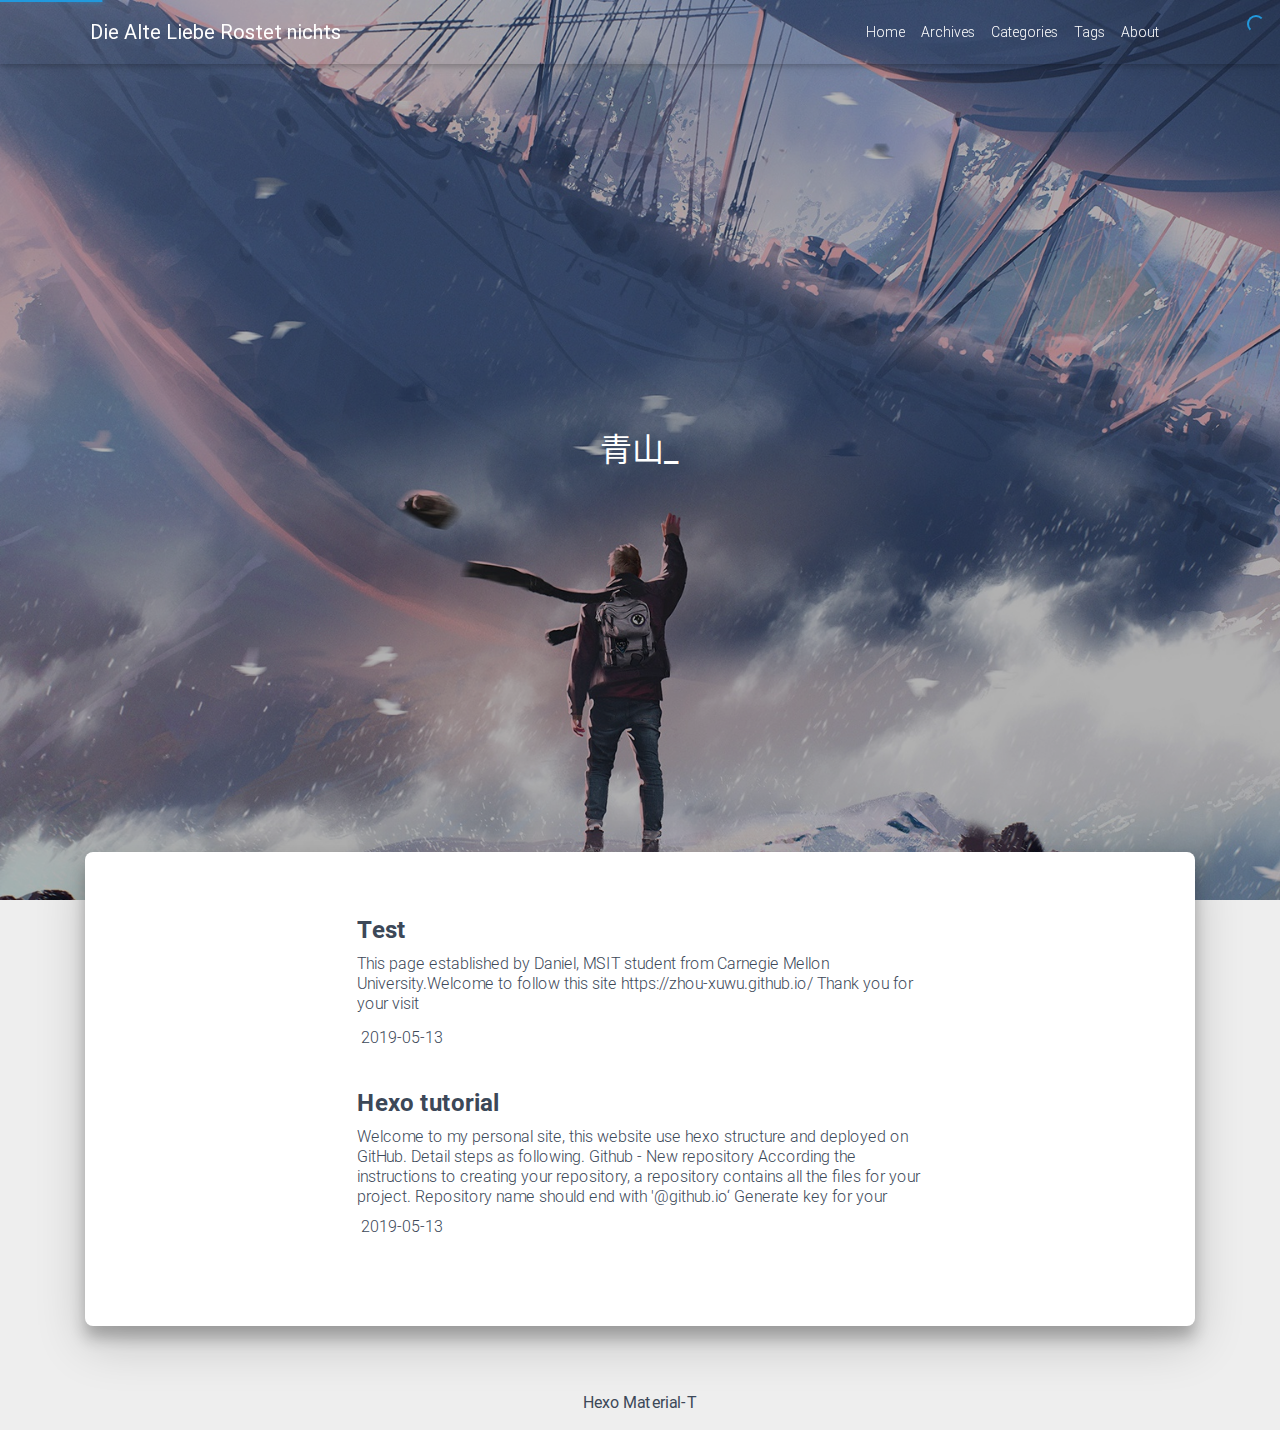
==== commit 46b07a56: "Site updated: 2019-08-29 12:38:17" ====
--- a/index.html
+++ b/index.html
@@ -14,7 +14,7 @@
     <meta name="description" content>
     <meta name="author" content="Xuwu Zhou">
     <meta name="keywords" content>
-    <title>Solar Space</title>
+    <title>Die Alte Liebe Rostet nichts</title>
     <link rel="stylesheet" href="/lib/font-awesome/css/all.min.css?v=5.7.2">
     <link rel="stylesheet" href="/lib/mdbootstrap/css/bootstrap.min.css?v=4.3.1">
     <link rel="stylesheet" href="/lib/mdbootstrap/css/mdb.min.css?v=4.8.7">
@@ -34,7 +34,7 @@
 <header style="height: 100vh;">
     <nav id="navbar" class="navbar fixed-top  navbar-expand-lg navbar-dark scrolling-navbar">
 <div class="container">
-    <a class="navbar-brand" href="/">&nbsp;<strong>Solar Space</strong>&nbsp;</a>
+    <a class="navbar-brand" href="/">&nbsp;<strong>Die Alte Liebe Rostet nichts</strong>&nbsp;</a>
 
     <button id="navbar-toggler-btn" class="navbar-toggler" type="button" data-toggle="collapse" data-target="#navbarSupportedContent" aria-controls="navbarSupportedContent" aria-expanded="false" aria-label="Toggle navigation">
         <div class="animated-icon"><span></span><span></span><span></span></div>
@@ -223,7 +223,7 @@
         var typed = new Typed('#subtitle', {
           strings: [
             '  ',
-            "xuwuz@andrew.cmu.edu&nbsp;",
+            "青山一道同云雨，明月何曾是两乡&nbsp;",
         ],
         cursorChar: "_",
         typeSpeed: 70,
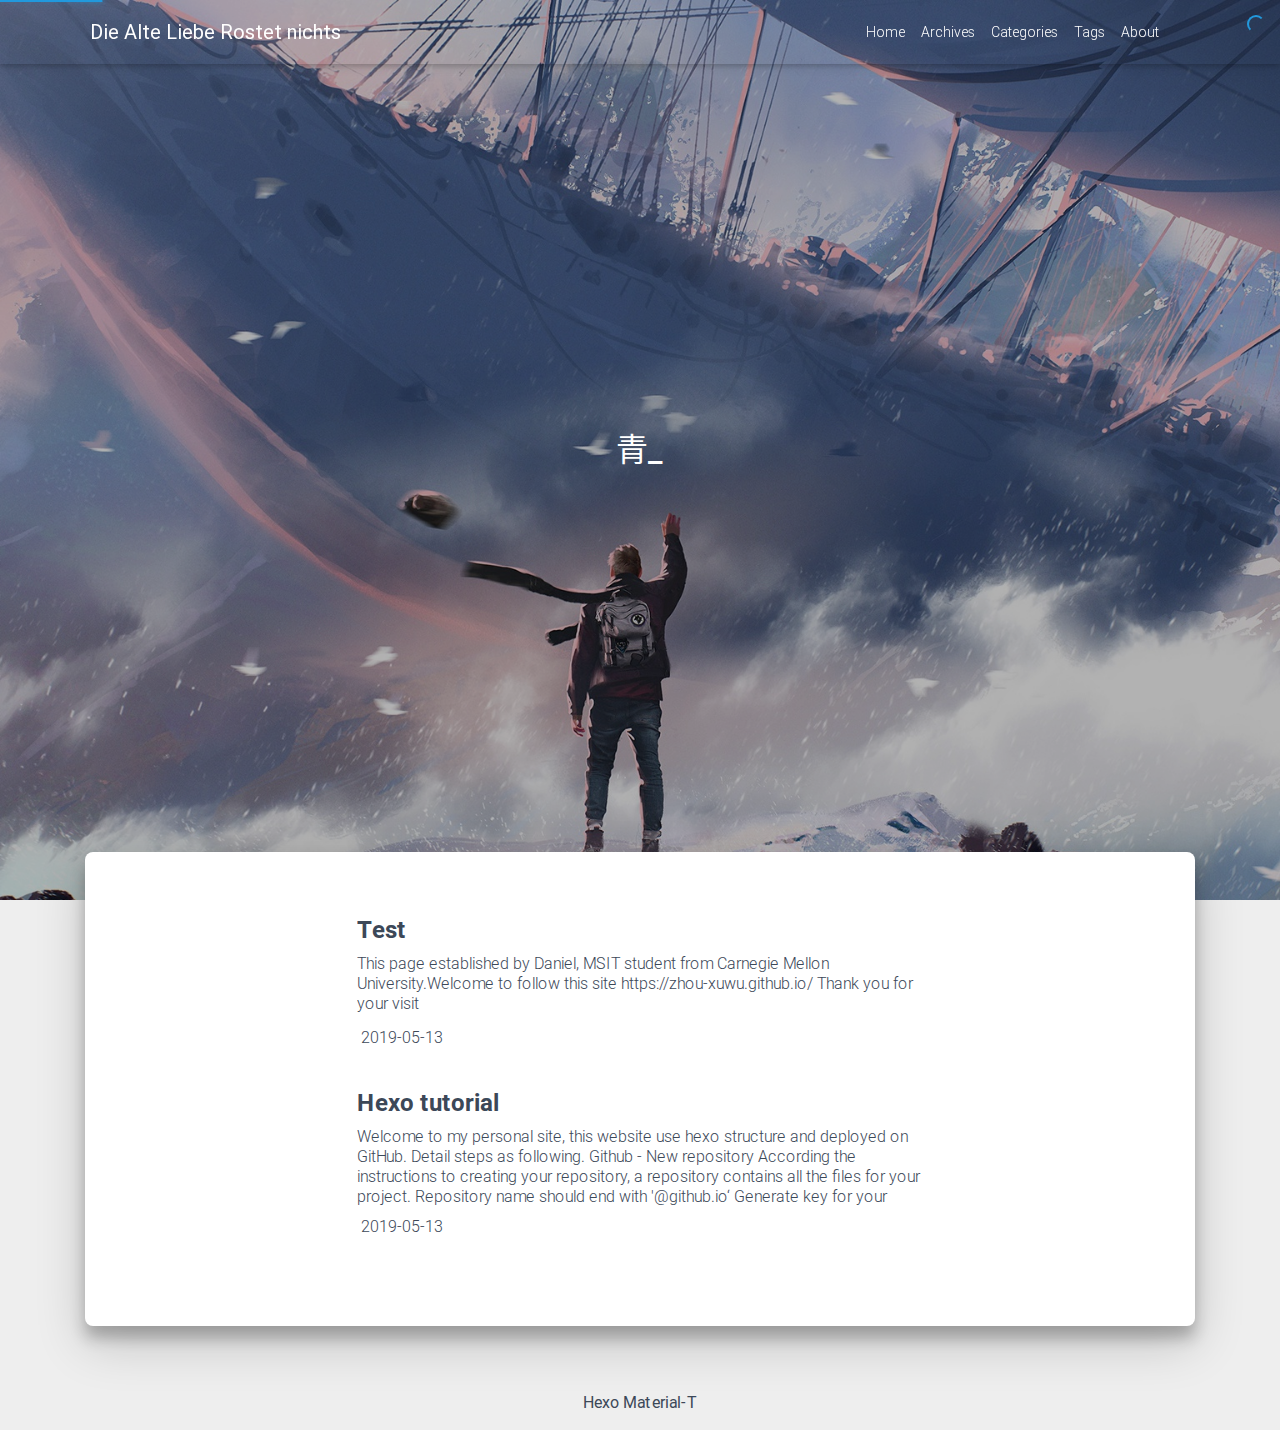
==== commit 4b5ce01a: "Site updated: 2019-08-29 14:06:41" ====
--- a/index.html
+++ b/index.html
@@ -131,7 +131,7 @@
         
         
         <div class="col-12 col-md-8 m-auto">
-            <a href="/2019/05/13/hello-world/">
+            <a href="/2019/05/13/hello-world/hello-world/">
                 <p class="h4 index-header">Hexo tutorial</p>
                 <div class="index-excerpt">
                     
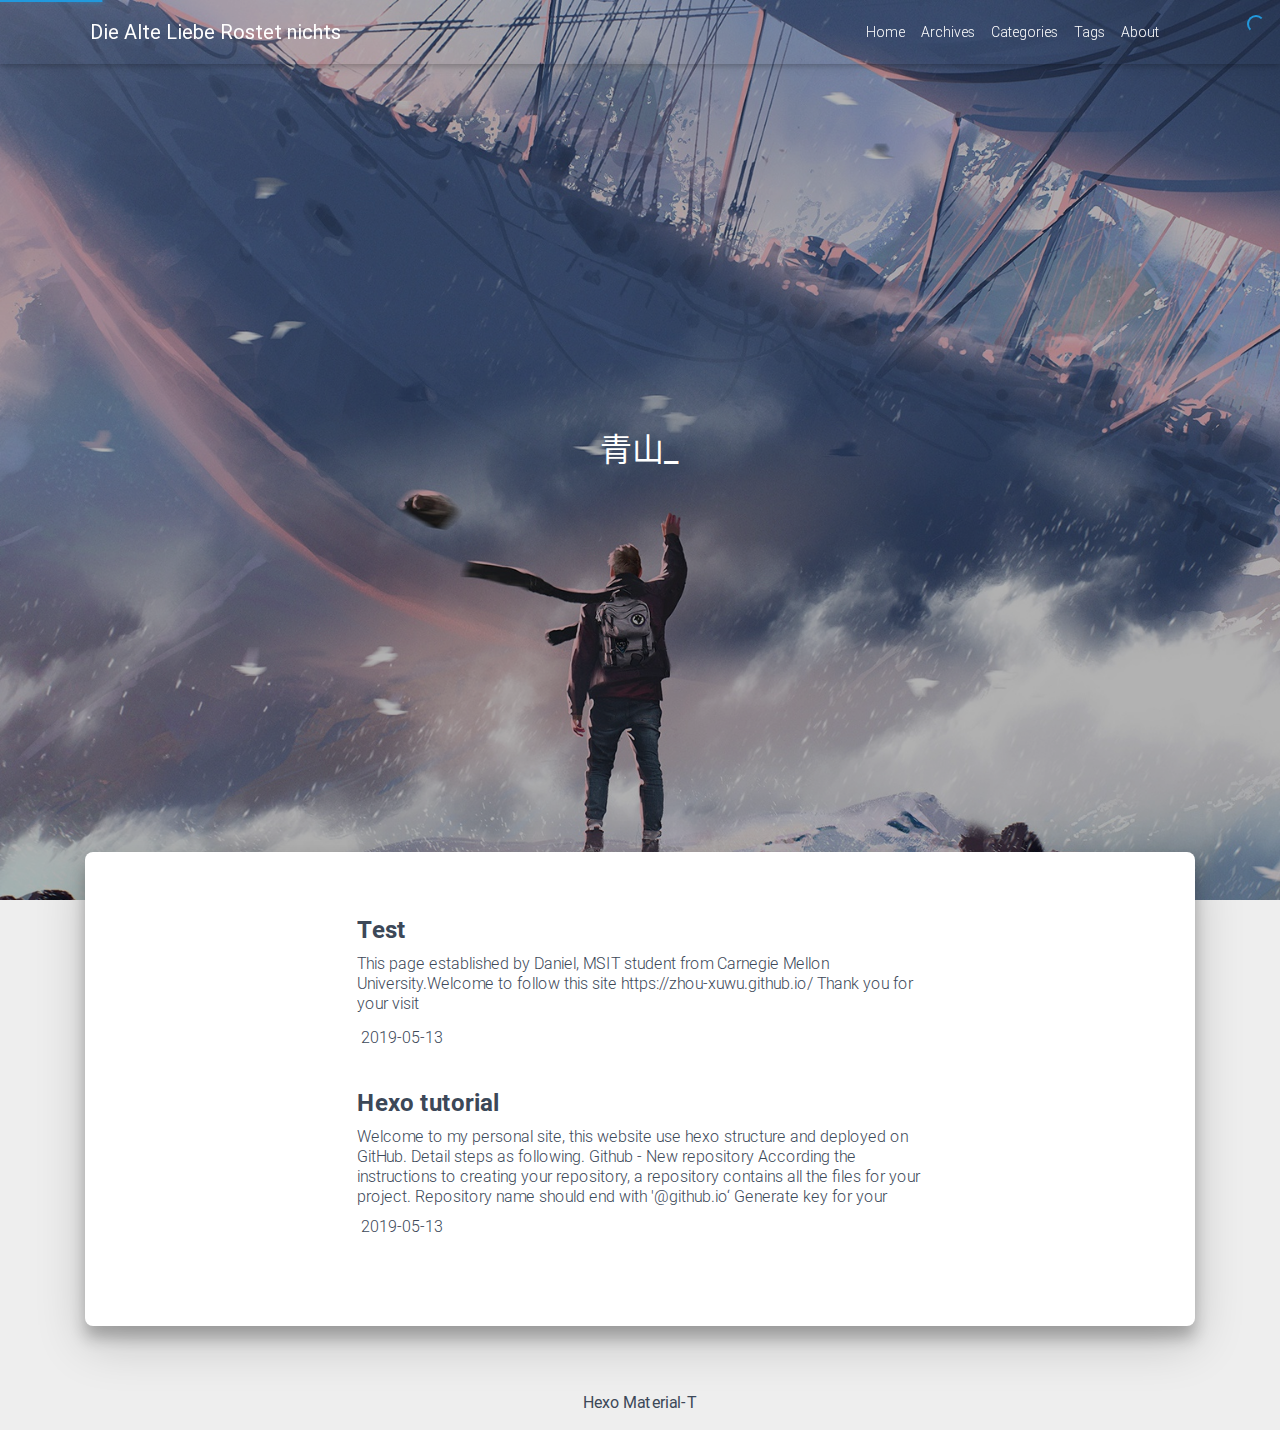
==== commit 462a6179: "Site updated: 2019-08-29 14:09:22" ====
--- a/index.html
+++ b/index.html
@@ -131,7 +131,7 @@
         
         
         <div class="col-12 col-md-8 m-auto">
-            <a href="/2019/05/13/hello-world/hello-world/">
+            <a href="/2019/05/13/hello-world/">
                 <p class="h4 index-header">Hexo tutorial</p>
                 <div class="index-excerpt">
                     
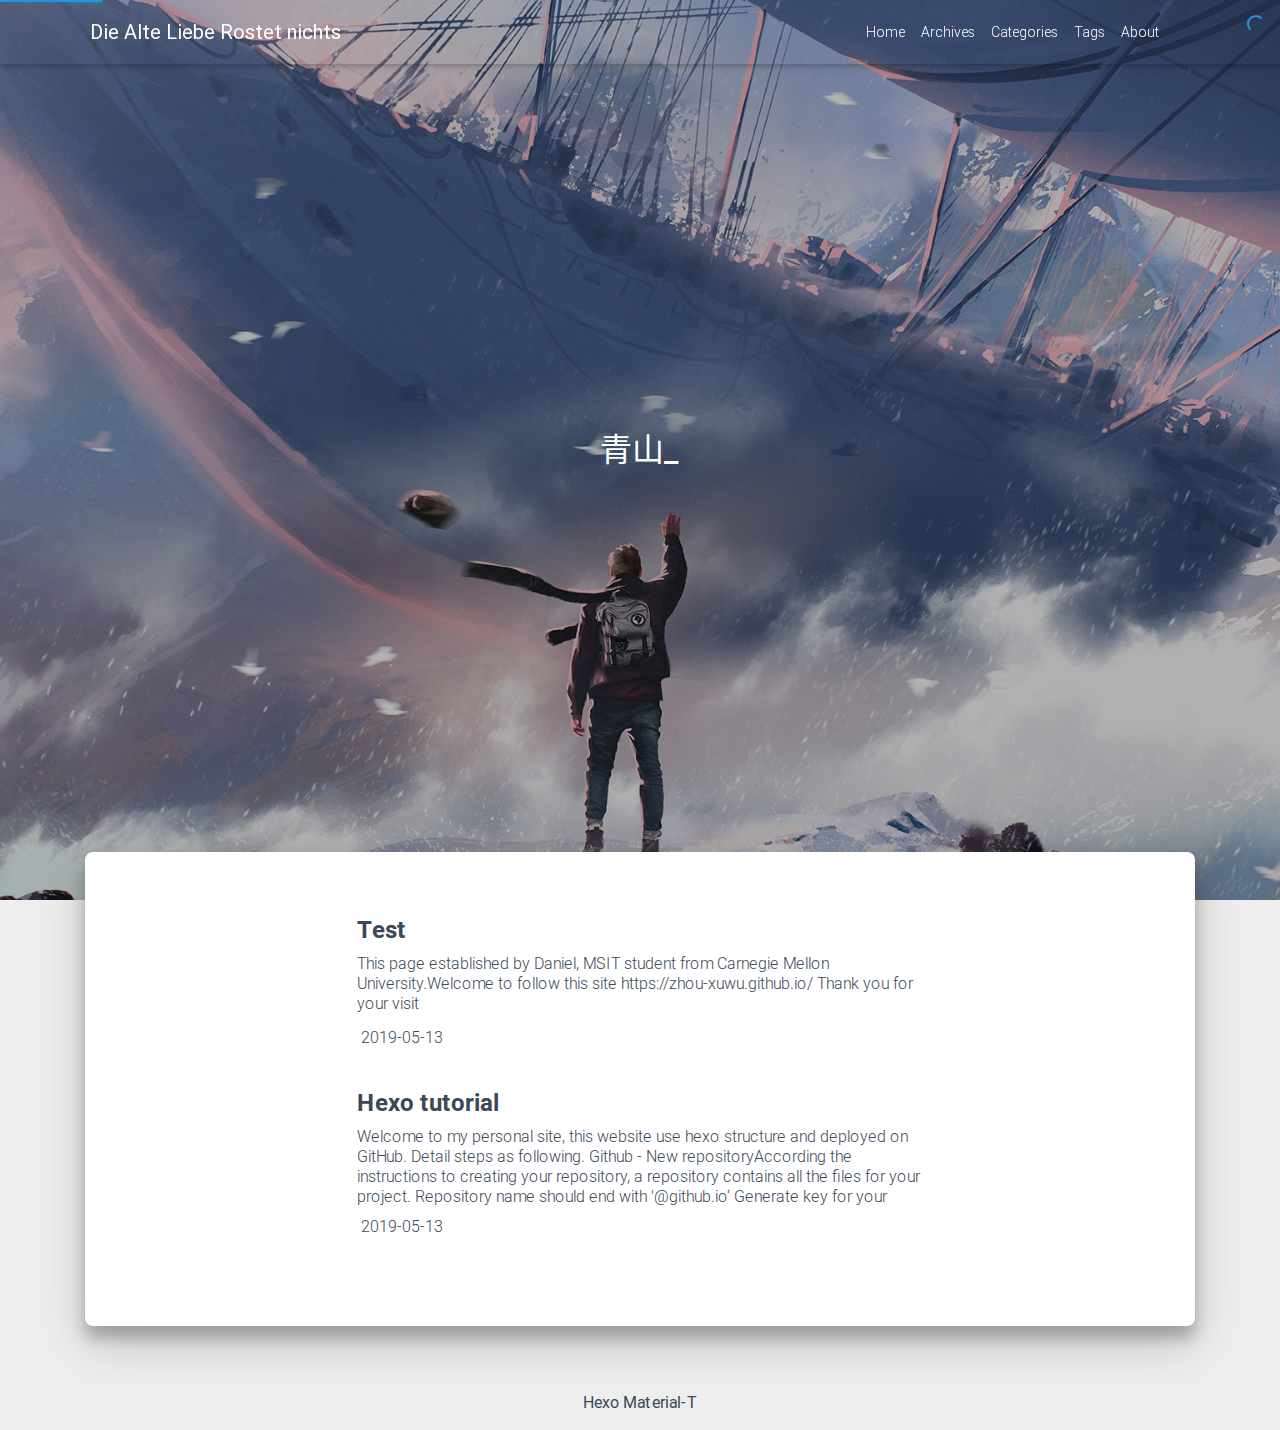
==== commit 8fd7a68b: "Site updated: 2019-08-29 14:10:34" ====
--- a/index.html
+++ b/index.html
@@ -136,13 +136,12 @@
                 <div class="index-excerpt">
                     
                         <div class="index-text mb-1">Welcome to my personal site, this website use hexo structure and deployed on GitHub. Detail steps as following.
-Github - New repository
-According the instructions to creating your repository, a repository contains all the files for your project. Repository name should end with &#39;@github.io‘
+Github - New repositoryAccording the instructions to creating your repository, a repository contains all the files for your project. Repository name should end with &#39;@github.io‘
 
 Generate key for your repositoryOpen local computer terminal and type in 
 $ ssh-keygen -t rsa -C &quot;your github account email address&quot;
 
- After the key generated, you will get two file — “id_rsa” a</div>
+ After the key generated, you will get two file — “id_rsa” an</div>
                     
                 </div>
             </a>
